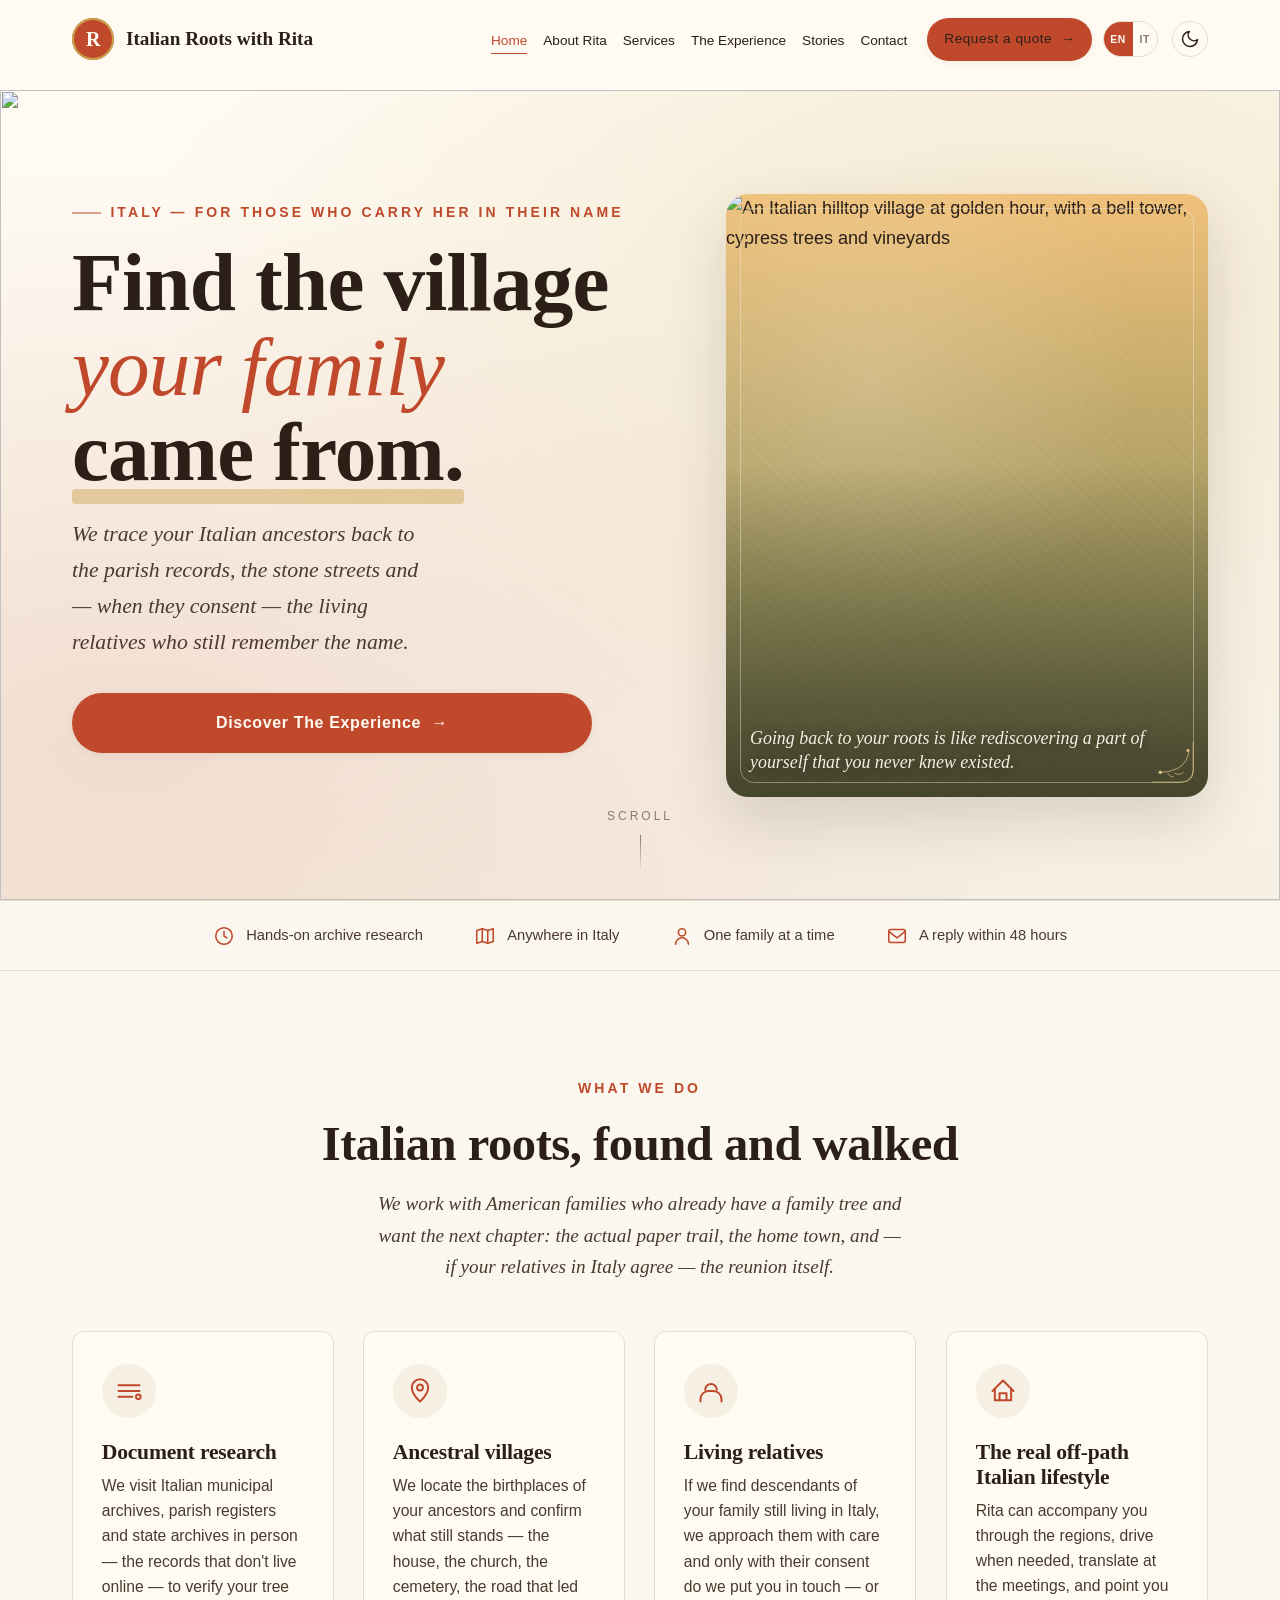
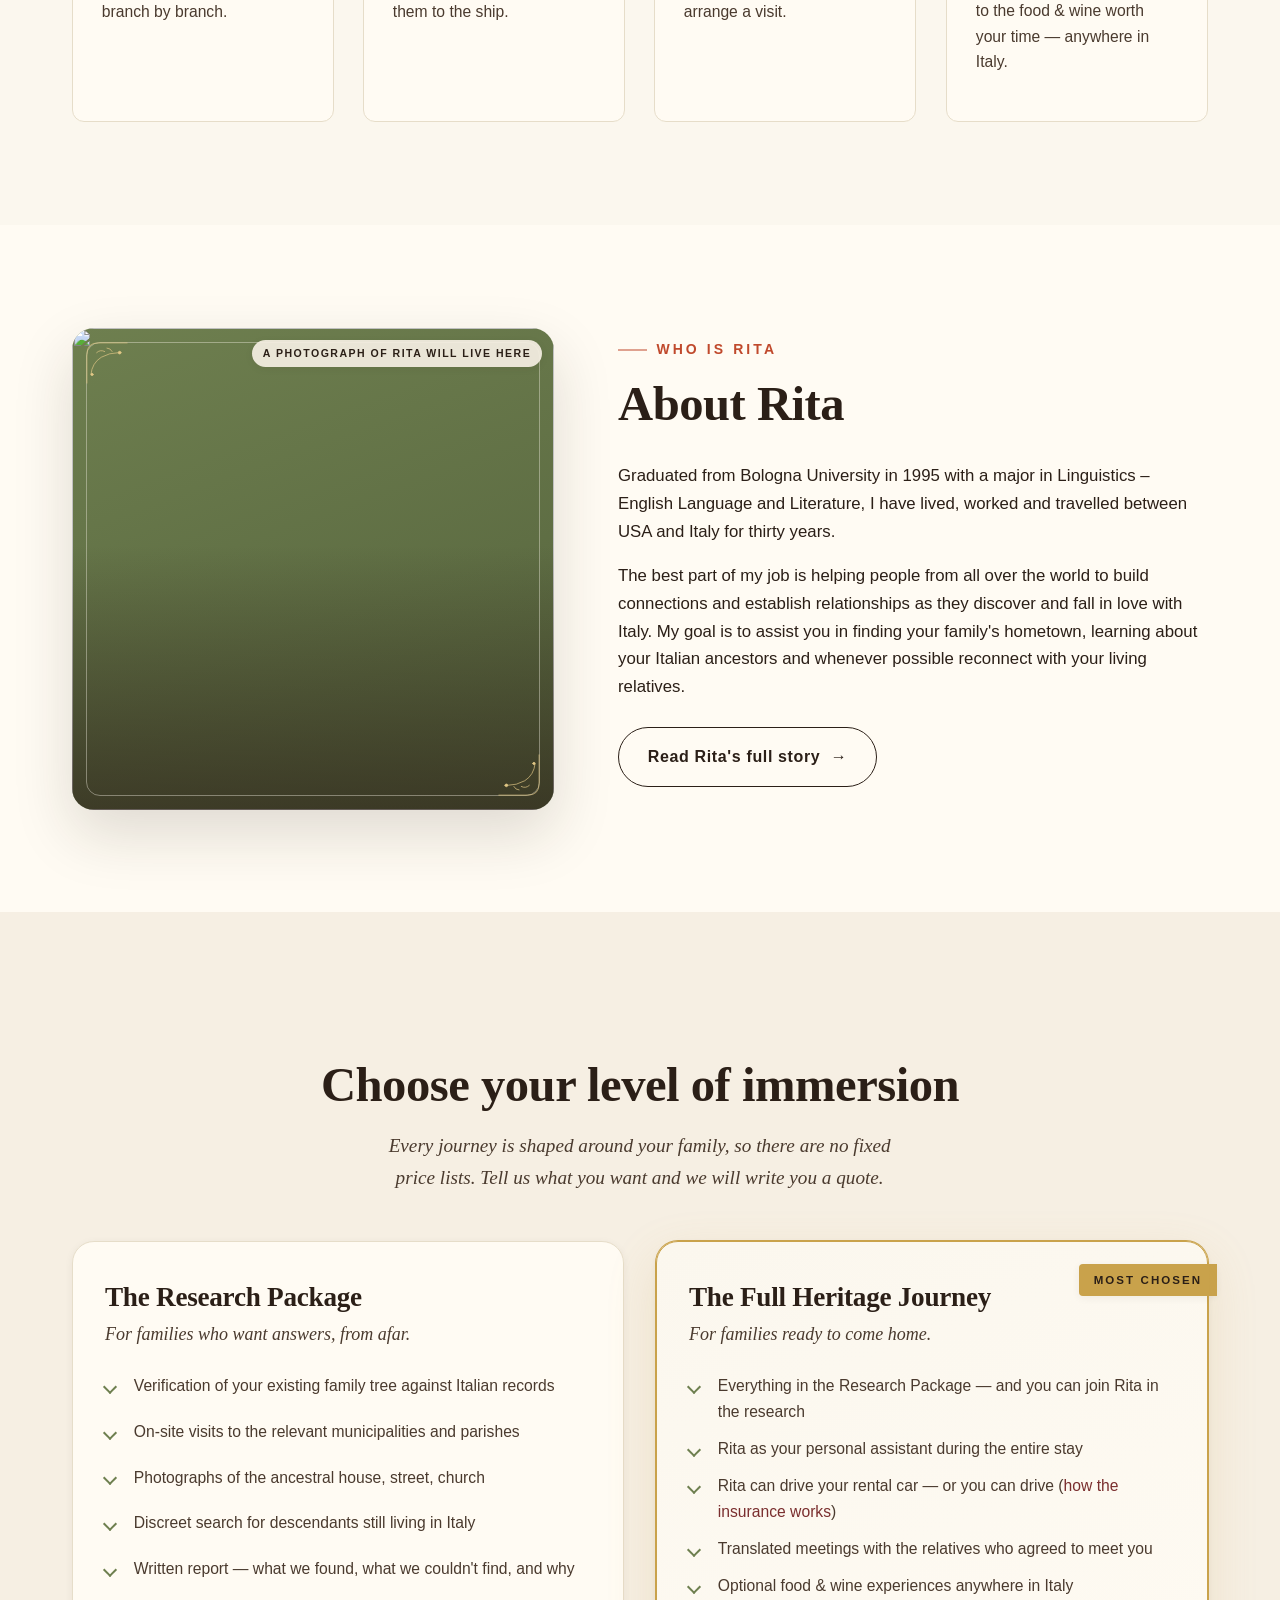
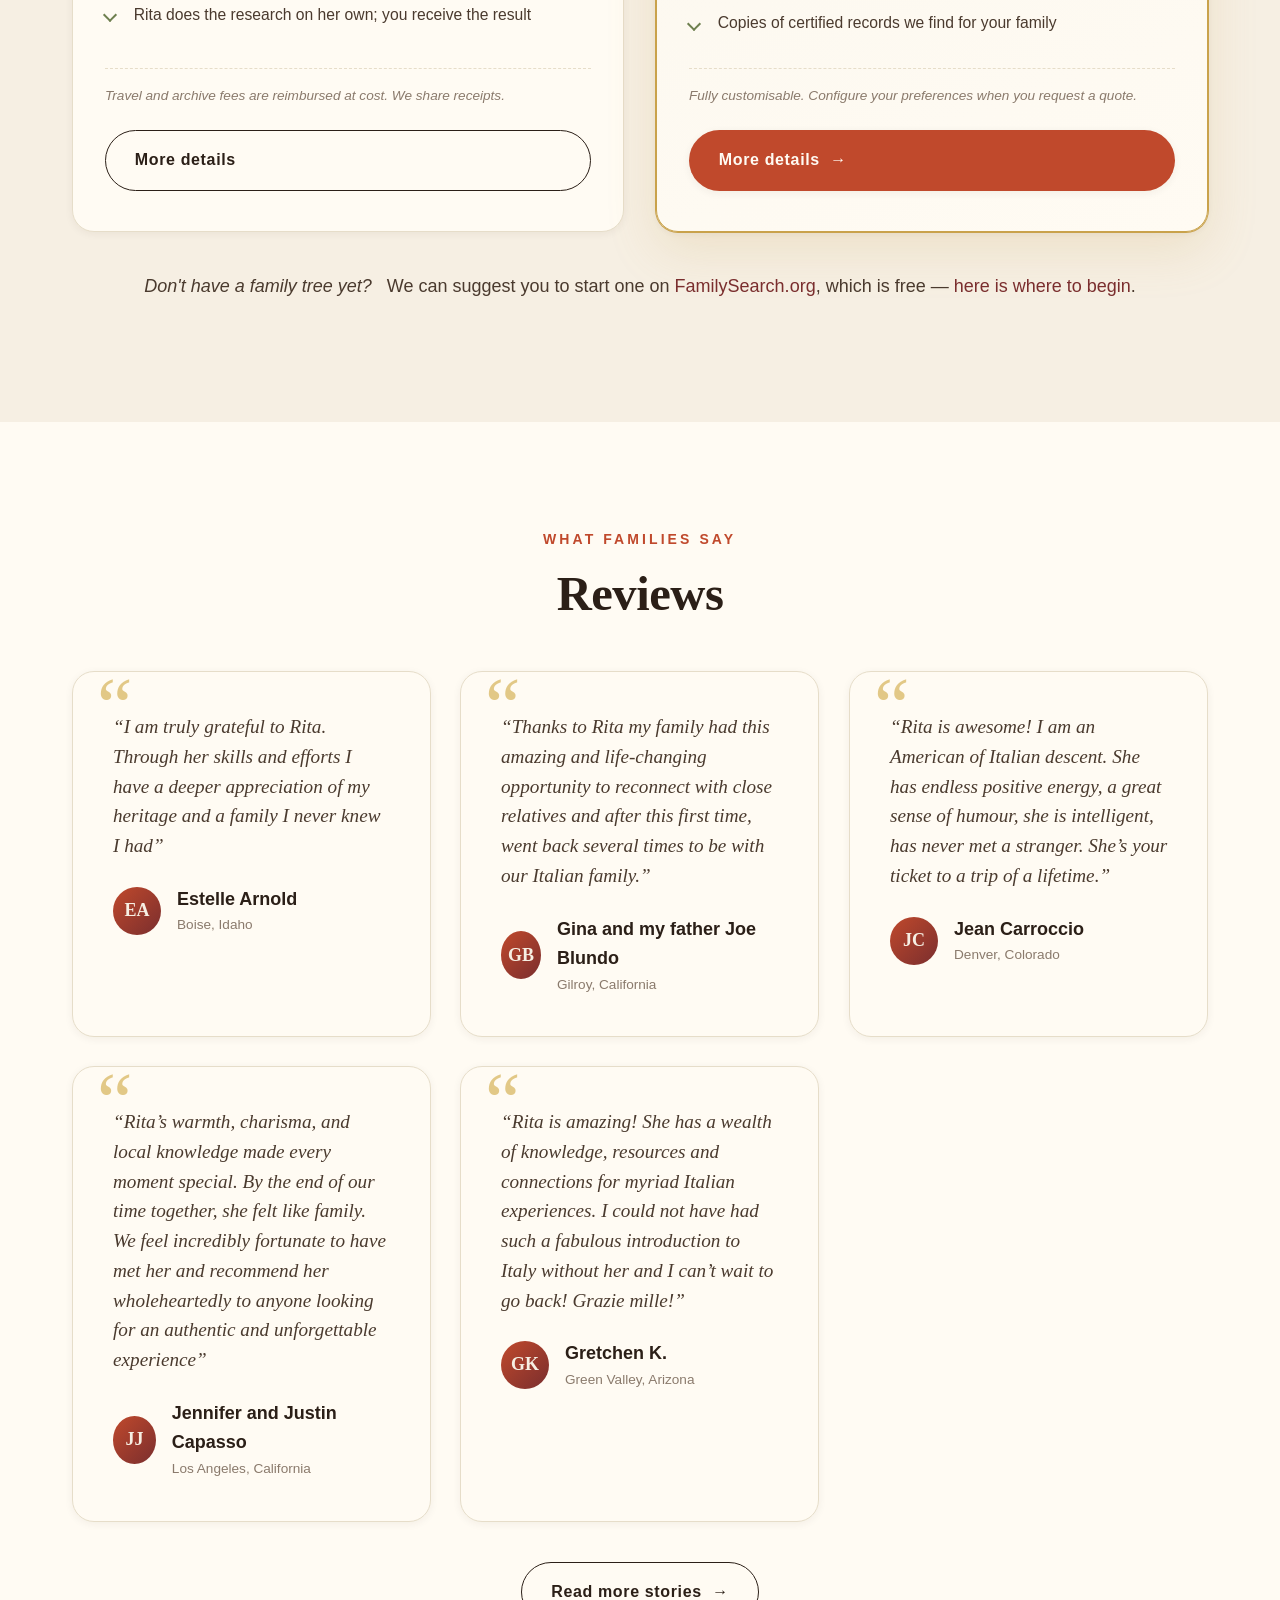
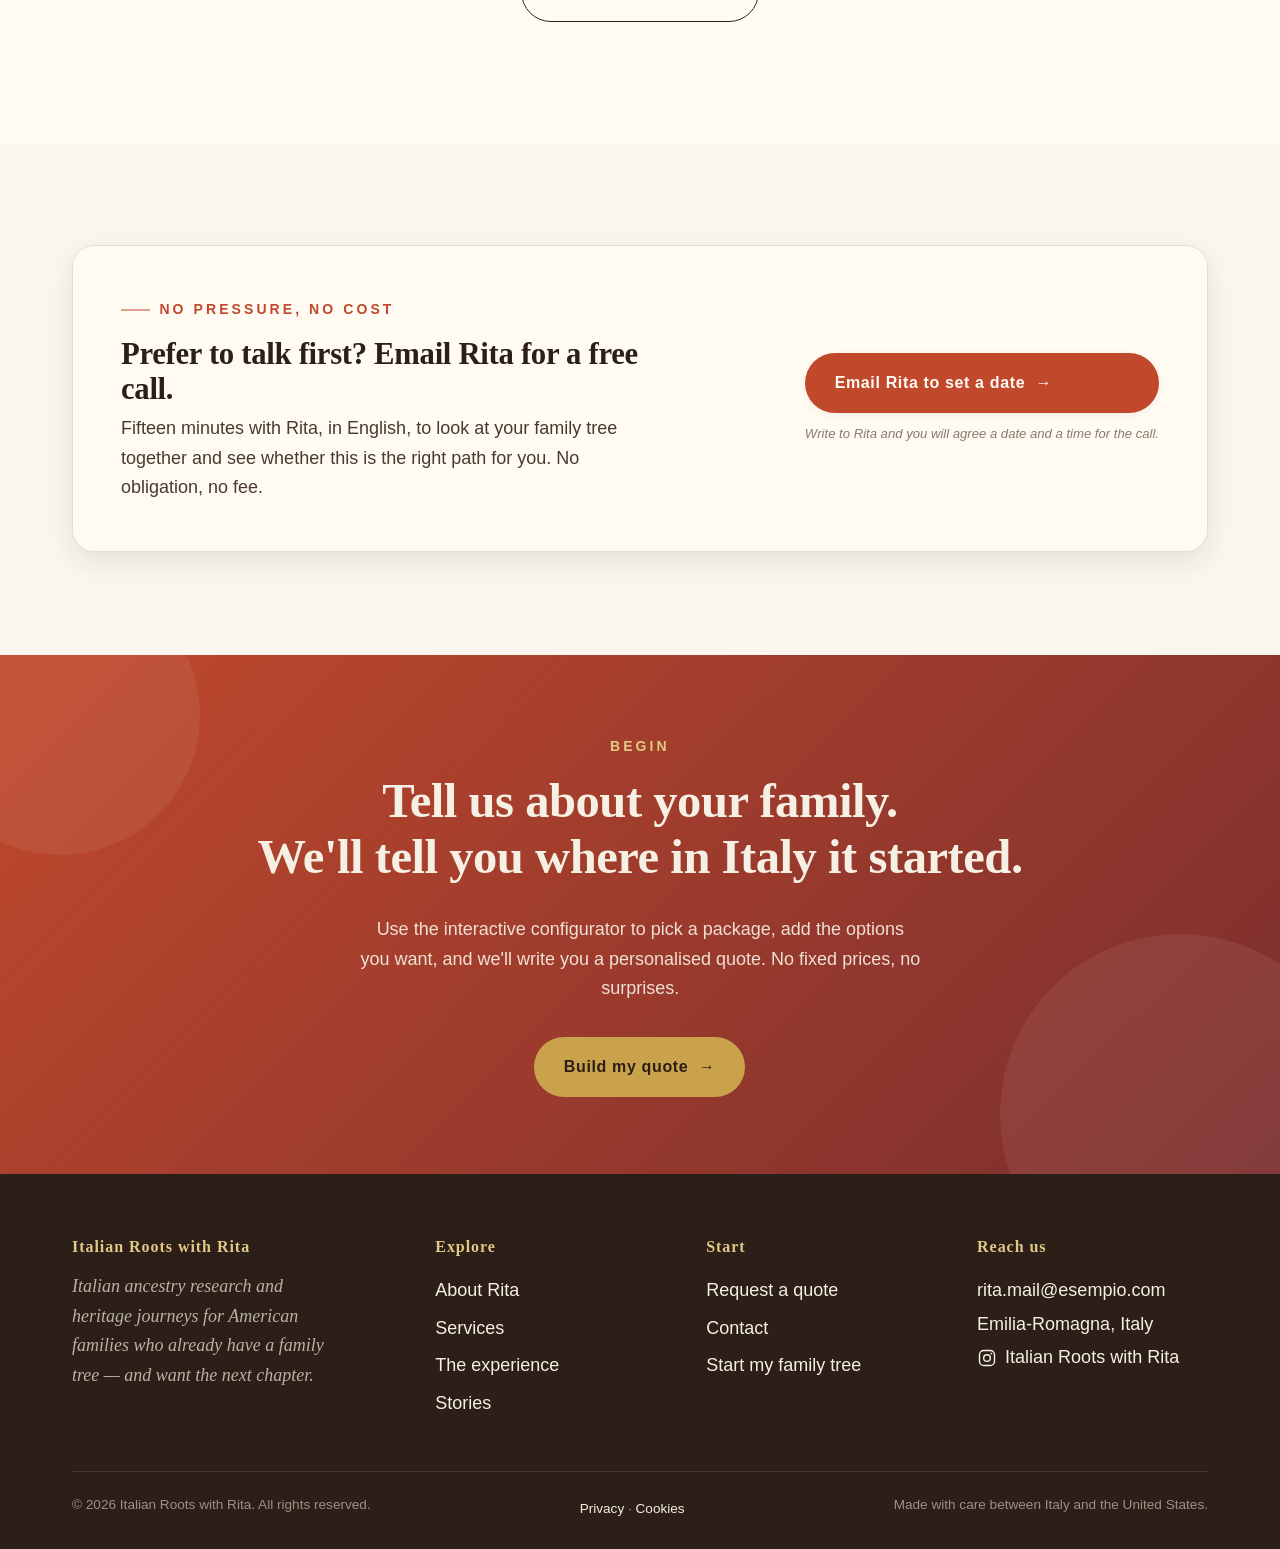
==== index.html @ 190e969a "Revisione dei contenuti e versione italiana del sito Contenuti - Auto a noleggio: Rita non e' piu' d" ====
<!DOCTYPE html>
<html lang="en">
<head>
  <meta charset="UTF-8" />
  <meta name="viewport" content="width=device-width, initial-scale=1.0" />
  <meta name="color-scheme" content="light dark" />
  <script>
    (function(){
      function apply(){
        try{
          if(localStorage.getItem("rr_theme")==="dark"){
            document.documentElement.setAttribute("data-theme","dark");
          }else{
            document.documentElement.removeAttribute("data-theme");
          }
        }catch(e){}
      }
      apply();
      window.addEventListener("pageshow", function(e){ if(e.persisted) apply(); });
    })();
  </script>
  <title>Italian Roots with Rita — Ancestry Research & Heritage Journeys</title>
  <meta name="description" content="Discover your Italian roots. Rita Roncassaglia researches family histories across Italian municipalities and accompanies American families to the villages of their ancestors." />

  <!-- Favicon -->
  <link rel="icon" href="assets/img/favicon.svg" type="image/svg+xml" />
  <link rel="apple-touch-icon" href="assets/img/favicon.svg" />

  <!-- Social cards -->
  <meta property="og:type" content="website" />
  <meta property="og:title" content="Italian Roots with Rita — Ancestry Research & Heritage Journeys" />
  <meta property="og:description" content="We trace your Italian ancestors to the parish records, the home town, and — when they consent — the living relatives who still remember the name." />
  <meta property="og:image" content="https://rikybasket33.github.io/sito-rita/assets/img/og-card.png" />
  <meta property="og:locale" content="en_US" />
  <meta name="twitter:card" content="summary_large_image" />
  <meta name="twitter:title" content="Italian Roots with Rita — Ancestry Research & Heritage Journeys" />
  <meta name="twitter:description" content="Find the village your family came from. Document research and heritage journeys across Italy." />
  <meta name="twitter:image" content="https://rikybasket33.github.io/sito-rita/assets/img/og-card.png" />

  <link rel="stylesheet" href="assets/css/fonts.css">
  <link rel="stylesheet" href="assets/css/main.css" />
  <link rel="stylesheet" href="assets/css/responsive.css" />

  <!-- Structured data: helps Google show the business correctly -->
  <script type="application/ld+json">
  {
    "@context": "https://schema.org",
    "@type": "ProfessionalService",
    "name": "Italian Roots with Rita — Ancestry Research & Heritage Journeys",
    "description": "Italian ancestry research and heritage journeys for American families.",
    "areaServed": "IT",
    "knowsLanguage": ["en", "it"],
    "address": { "@type": "PostalAddress", "addressRegion": "Emilia-Romagna", "addressCountry": "IT" },
    "founder": { "@type": "Person", "name": "Rita Roncassaglia" }
  }
  </script>
</head>
<body>

  <a class="skip-link" href="#main">Skip to content</a>

  <!-- ============================= NAV ============================= -->
  <header class="nav">
    <div class="container nav__inner">
      <a href="index.html" class="brand" aria-label="Home">
        <span class="brand__mark">R</span>
        <span>
          <span class="brand__name" data-biz="name">Italian Roots with Rita</span>
          <span class="brand__tagline" data-biz="tagline">Italian Ancestry &amp; Heritage Journeys</span>
        </span>
      </a>
      <nav class="nav__group">
        <ul class="nav__links">
          <li><a href="index.html">Home</a></li>
          <li><a href="about.html">About Rita</a></li>
          <li><a href="services.html">Services</a></li>
          <li><a href="experience.html">The Experience</a></li>
          <li><a href="testimonials.html">Stories</a></li>
          <li><a href="contact.html">Contact</a></li>
          <li class="nav__cta"><a class="btn btn--primary" href="quote.html"><span>Request a quote</span> <span class="arrow">→</span></a></li>
        </ul>
        <div class="lang-switch" role="group" aria-label="Language / Lingua">
          <button class="lang-switch__btn is-active" type="button" data-lang="en" aria-pressed="true">EN</button>
          <button class="lang-switch__btn" type="button" data-lang="it" aria-pressed="false">IT</button>
        </div>
        <button class="theme-toggle" type="button" aria-label="Switch to dark mode" aria-pressed="false">
          <svg class="icon-moon" viewBox="0 0 24 24" fill="none" stroke="currentColor" stroke-width="1.8" stroke-linecap="round" stroke-linejoin="round" aria-hidden="true">
            <path d="M21 12.79A9 9 0 1 1 11.21 3 7 7 0 0 0 21 12.79z"/>
          </svg>
          <svg class="icon-sun" viewBox="0 0 24 24" fill="none" stroke="currentColor" stroke-width="1.8" stroke-linecap="round" stroke-linejoin="round" aria-hidden="true">
            <circle cx="12" cy="12" r="4"/>
            <path d="M12 2v2M12 20v2M4.93 4.93l1.41 1.41M17.66 17.66l1.41 1.41M2 12h2M20 12h2M4.93 19.07l1.41-1.41M17.66 6.34l1.41-1.41"/>
          </svg>
        </button>
        <button class="nav__toggle" aria-label="Menu" aria-expanded="false">
          <span></span><span></span><span></span>
        </button>
      </nav>
    </div>
  </header>

  <main class="page" id="main">

    <!-- ============================= HERO ============================= -->
    <section class="hero">
      <div class="hero__bg" data-parallax="0.15" aria-hidden="true">
        <img src="assets/img/hero-pattern.svg" alt="" />
      </div>

      <div class="container hero__inner">
        <div>
          <span class="eyebrow">Italy &mdash; for those who carry her in their name</span>
          <h1 class="hero__title" data-word-reveal>
            Find the village
            <span class="italic">your family</span>
            <span class="underline">came from.</span>
          </h1>
          <p class="hero__lead reveal" data-delay="400">
            We trace your Italian ancestors back to the parish records, the stone streets and — when they consent — the living relatives who still remember the name.
          </p>
          <div class="hero__ctas hero__ctas--single reveal" data-delay="500">
            <a class="btn btn--primary btn--wide" href="experience.html"><span>Discover The Experience</span> <span class="arrow">→</span></a>
          </div>
        </div>

        <figure class="hero__visual media-frame media-frame--portrait reveal reveal--right" data-delay="300">
          <img class="media-frame__img" src="assets/img/hero-village.svg" alt="An Italian hilltop village at golden hour, with a bell tower, cypress trees and vineyards" />
          <span class="media-frame__rule" aria-hidden="true"></span>
          <span class="media-frame__corner media-frame__corner--tl" aria-hidden="true">
            <svg viewBox="0 0 80 80" fill="none"><g stroke="currentColor" stroke-width="1.2" stroke-linecap="round"><path d="M5 75 L5 25 Q5 5 25 5 L75 5"/><path d="M12 60 Q14 40 30 30 Q44 22 60 22"/><circle cx="62" cy="22" r="2.4" fill="currentColor"/><circle cx="14" cy="60" r="2" fill="currentColor"/><path d="M22 22 q 6 -6 14 -2"/><path d="M40 14 q 6 0 9 6"/></g></svg>
          </span>
          <span class="media-frame__corner media-frame__corner--br" aria-hidden="true">
            <svg viewBox="0 0 80 80" fill="none"><g stroke="currentColor" stroke-width="1.2" stroke-linecap="round"><path d="M5 75 L5 25 Q5 5 25 5 L75 5"/><path d="M12 60 Q14 40 30 30 Q44 22 60 22"/><circle cx="62" cy="22" r="2.4" fill="currentColor"/><circle cx="14" cy="60" r="2" fill="currentColor"/><path d="M22 22 q 6 -6 14 -2"/><path d="M40 14 q 6 0 9 6"/></g></svg>
          </span>
          <figcaption class="media-frame__caption">
            <span>Going back to your roots is like rediscovering a part of yourself that you never knew existed.</span>
          </figcaption>
        </figure>
      </div>

      <div class="scroll-cue">scroll</div>
    </section>

    <!-- ============================= TRUST STRIP ============================= -->
    <section class="trust" aria-label="Why families choose Rita">
      <div class="container trust__inner">
        <div class="trust__item">
          <svg viewBox="0 0 24 24" fill="none" stroke="currentColor" stroke-width="1.7" stroke-linecap="round" stroke-linejoin="round" aria-hidden="true"><circle cx="12" cy="12" r="9"/><path d="M12 7v5l3 2"/></svg>
          <span>Hands-on archive research</span>
        </div>
        <div class="trust__item">
          <svg viewBox="0 0 24 24" fill="none" stroke="currentColor" stroke-width="1.7" stroke-linecap="round" stroke-linejoin="round" aria-hidden="true"><path d="M9 4 3 6v14l6-2 6 2 6-2V4l-6 2-6-2z"/><path d="M9 4v14M15 6v14"/></svg>
          <span>Anywhere in Italy</span>
        </div>
        <div class="trust__item">
          <svg viewBox="0 0 24 24" fill="none" stroke="currentColor" stroke-width="1.7" stroke-linecap="round" stroke-linejoin="round" aria-hidden="true"><circle cx="12" cy="8" r="4"/><path d="M5 21a7 7 0 0 1 14 0"/></svg>
          <span>One family at a time</span>
        </div>
        <div class="trust__item">
          <svg viewBox="0 0 24 24" fill="none" stroke="currentColor" stroke-width="1.7" stroke-linecap="round" stroke-linejoin="round" aria-hidden="true"><rect x="3" y="5" width="18" height="14" rx="2"/><path d="M3 7l9 7 9-7"/></svg>
          <span>A reply within 48 hours</span>
        </div>
      </div>
    </section>

    <!-- ============================= INTRO / VALUE ============================= -->
    <section class="section section--cream">
      <div class="container">
        <div style="text-align:center;">
          <span class="eyebrow eyebrow--center reveal">What we do</span>
          <h2 class="section-title reveal">Italian roots, found and walked</h2>
          <p class="section-subtitle reveal" style="margin-left:auto; margin-right:auto;">
            We work with American families who already have a family tree and want the next chapter:
            the actual paper trail, the home town, and — if your relatives in Italy agree — the reunion itself.
          </p>
        </div>

        <div class="feature-grid" style="margin-top: 3rem;">
          <article class="feature reveal">
            <div class="feature__icon" aria-hidden="true">
              <svg width="28" height="28" viewBox="0 0 24 24" fill="none" stroke="currentColor" stroke-width="1.7" stroke-linecap="round" stroke-linejoin="round">
                <path d="M3 7h18M3 12h18M3 17h12"/><circle cx="20" cy="17" r="2"/>
              </svg>
            </div>
            <h3 class="feature__title">Document research</h3>
            <p class="feature__body">
              We visit Italian municipal archives, parish registers and state archives in person — the records
              that don't live online — to verify your tree branch by branch.
            </p>
          </article>

          <article class="feature reveal" data-delay="100">
            <div class="feature__icon" aria-hidden="true">
              <svg width="28" height="28" viewBox="0 0 24 24" fill="none" stroke="currentColor" stroke-width="1.7" stroke-linecap="round" stroke-linejoin="round">
                <path d="M12 21s-7-6-7-12a7 7 0 0114 0c0 6-7 12-7 12z"/><circle cx="12" cy="9" r="2.5"/>
              </svg>
            </div>
            <h3 class="feature__title">Ancestral villages</h3>
            <p class="feature__body">
              We locate the birthplaces of your ancestors and confirm what still stands —
              the house, the church, the cemetery, the road that led them to the ship.
            </p>
          </article>

          <article class="feature reveal" data-delay="200">
            <div class="feature__icon" aria-hidden="true">
              <svg width="28" height="28" viewBox="0 0 24 24" fill="none" stroke="currentColor" stroke-width="1.7" stroke-linecap="round" stroke-linejoin="round">
                <path d="M17 11a5 5 0 10-10 0M3 21v-2a7 7 0 017-7h4a7 7 0 017 7v2"/>
              </svg>
            </div>
            <h3 class="feature__title">Living relatives</h3>
            <p class="feature__body">
              If we find descendants of your family still living in Italy, we approach them with care
              and only with their consent do we put you in touch — or arrange a visit.
            </p>
          </article>

          <article class="feature reveal" data-delay="300">
            <div class="feature__icon" aria-hidden="true">
              <svg width="28" height="28" viewBox="0 0 24 24" fill="none" stroke="currentColor" stroke-width="1.7" stroke-linecap="round" stroke-linejoin="round">
                <path d="M3 12l9-9 9 9"/><path d="M5 10v10h14V10"/><path d="M9 20v-6h6v6"/>
              </svg>
            </div>
            <h3 class="feature__title">The real off-path Italian lifestyle</h3>
            <p class="feature__body">
              Rita can accompany you through the regions, drive when needed, translate at the meetings,
              and point you to the food &amp; wine worth your time — anywhere in Italy.
            </p>
          </article>
        </div>
      </div>
    </section>

    <!-- ============================= ABOUT TEASER ============================= -->
    <section class="section">
      <div class="container">
        <div class="profile">
          <figure class="profile__media media-frame media-frame--square reveal reveal--left" style="margin:0;">
            <img class="media-frame__img" src="assets/img/hero-village.svg" alt="" aria-hidden="true" />
            <span class="media-frame__rule" aria-hidden="true"></span>
            <span class="media-frame__badge">A photograph of Rita will live here</span>
            <span class="media-frame__corner media-frame__corner--tl" aria-hidden="true">
              <svg viewBox="0 0 80 80" fill="none"><g stroke="currentColor" stroke-width="1.2" stroke-linecap="round"><path d="M5 75 L5 25 Q5 5 25 5 L75 5"/><path d="M12 60 Q14 40 30 30 Q44 22 60 22"/><circle cx="62" cy="22" r="2.4" fill="currentColor"/><circle cx="14" cy="60" r="2" fill="currentColor"/><path d="M22 22 q 6 -6 14 -2"/><path d="M40 14 q 6 0 9 6"/></g></svg>
            </span>
            <span class="media-frame__corner media-frame__corner--br" aria-hidden="true">
              <svg viewBox="0 0 80 80" fill="none"><g stroke="currentColor" stroke-width="1.2" stroke-linecap="round"><path d="M5 75 L5 25 Q5 5 25 5 L75 5"/><path d="M12 60 Q14 40 30 30 Q44 22 60 22"/><circle cx="62" cy="22" r="2.4" fill="currentColor"/><circle cx="14" cy="60" r="2" fill="currentColor"/><path d="M22 22 q 6 -6 14 -2"/><path d="M40 14 q 6 0 9 6"/></g></svg>
            </span>
          </figure>
          <div class="profile__body reveal reveal--right">
            <span class="eyebrow">Who is Rita</span>
            <h2>About Rita</h2>
            <p>
              Graduated from Bologna University in 1995 with a major in Linguistics – English Language
              and Literature, I have lived, worked and travelled between USA and Italy for thirty years.
            </p>
            <p>
              The best part of my job is helping people from all over the world to build connections and
              establish relationships as they discover and fall in love with Italy. My goal is to assist
              you in finding your family's hometown, learning about your Italian ancestors and whenever
              possible reconnect with your living relatives.
            </p>
            <p>
              <a href="about.html" class="btn btn--ghost" style="margin-top: 0.6rem;"><span>Read Rita's full story</span> <span class="arrow">→</span></a>
            </p>
          </div>
        </div>
      </div>
    </section>

    <!-- ============================= PACKAGES PREVIEW ============================= -->
    <section class="section section--cream-deep">
      <div class="container">
        <div style="text-align:center;">
          <span class="eyebrow eyebrow--center reveal">Two ways to begin</span>
          <h2 class="section-title reveal">Choose your level of immersion</h2>
          <p class="section-subtitle reveal" style="margin-left:auto; margin-right:auto;">
            Every journey is shaped around your family, so there are no fixed price lists.
            Tell us what you want and we will write you a quote.
          </p>
        </div>

        <div class="packages" style="margin-top: 3rem;">
          <article class="package reveal">
            <h3 class="package__name">The Research Package</h3>
            <p class="package__sub">For families who want answers, from afar.</p>
            <ul class="package__list">
              <li>Verification of your existing family tree against Italian records</li>
              <li>On-site visits to the relevant municipalities and parishes</li>
              <li>Photographs of the ancestral house, street, church</li>
              <li>Discreet search for descendants still living in Italy</li>
              <li>Written report &mdash; what we found, what we couldn't find, and why</li>
              <li>Rita does the research on her own; you receive the result</li>
            </ul>
            <p class="package__note">
              Travel and archive fees are reimbursed at cost. We share receipts.
            </p>
            <a href="services.html#research" class="btn btn--ghost">More details</a>
          </article>

          <article class="package package--featured reveal" data-delay="150">
            <div class="package__ribbon">Most chosen</div>
            <h3 class="package__name">The Full Heritage Journey</h3>
            <p class="package__sub">For families ready to come home.</p>
            <ul class="package__list">
              <li>Everything in the Research Package — and you can join Rita in the research</li>
              <li>Rita as your personal assistant during the entire stay</li>
              <li>Rita can drive your rental car &mdash; or you can drive (<a href="services.html#driving">how the insurance works</a>)</li>
              <li>Translated meetings with the relatives who agreed to meet you</li>
              <li>Optional food &amp; wine experiences anywhere in Italy</li>
              <li>Copies of certified records we find for your family</li>
            </ul>
            <p class="package__note">
              Fully customisable. Configure your preferences when you request a quote.
            </p>
            <a href="services.html#journey" class="btn btn--primary"><span>More details</span> <span class="arrow">→</span></a>
          </article>
        </div>

        <p class="reveal" style="text-align:center; margin-top: 2.5rem; color: var(--c-ink-soft);">
          <em>Don't have a family tree yet?</em> &nbsp;
          We can suggest you to start one on
          <a href="https://www.familysearch.org" target="_blank" rel="noopener">FamilySearch.org</a>,
          which is free &mdash; <a href="contact.html#tree">here is where to begin</a>.
        </p>
      </div>
    </section>

    <!-- ============================= TESTIMONIALS PREVIEW ============================= -->
    <section class="section">
      <div class="container">
        <div style="text-align:center;">
          <span class="eyebrow eyebrow--center reveal">What families say</span>
          <h2 class="section-title reveal">Reviews</h2>
        </div>

        <div class="testimonials-grid" style="margin-top: 3rem;">
          <article class="testimonial reveal">
            <p class="testimonial__body">
              &ldquo;I am truly grateful to Rita. Through her skills and efforts I have a deeper appreciation of my heritage and a family I never knew I had&rdquo;
            </p>
            <div class="testimonial__author">
              <div class="testimonial__avatar">EA</div>
              <div>
                <div class="testimonial__name">Estelle Arnold</div>
                <div class="testimonial__from">Boise, Idaho</div>
              </div>
            </div>
          </article>

          <article class="testimonial reveal" data-delay="80">
            <p class="testimonial__body">
              &ldquo;Thanks to Rita my family had this amazing and life-changing opportunity to reconnect with close relatives and after this first time, went back several times to be with our Italian family.&rdquo;
            </p>
            <div class="testimonial__author">
              <div class="testimonial__avatar">GB</div>
              <div>
                <div class="testimonial__name">Gina and my father Joe Blundo</div>
                <div class="testimonial__from">Gilroy, California</div>
              </div>
            </div>
          </article>

          <article class="testimonial reveal" data-delay="160">
            <p class="testimonial__body">
              &ldquo;Rita is awesome! I am an American of Italian descent. She has endless positive energy, a great sense of humour, she is intelligent, has never met a stranger. She&rsquo;s your ticket to a trip of a lifetime.&rdquo;
            </p>
            <div class="testimonial__author">
              <div class="testimonial__avatar">JC</div>
              <div>
                <div class="testimonial__name">Jean Carroccio</div>
                <div class="testimonial__from">Denver, Colorado</div>
              </div>
            </div>
          </article>

          <article class="testimonial reveal" data-delay="240">
            <p class="testimonial__body">
              &ldquo;Rita&rsquo;s warmth, charisma, and local knowledge made every moment special. By the end of our time together, she felt like family. We feel incredibly fortunate to have met her and recommend her wholeheartedly to anyone looking for an authentic and unforgettable experience&rdquo;
            </p>
            <div class="testimonial__author">
              <div class="testimonial__avatar">JJ</div>
              <div>
                <div class="testimonial__name">Jennifer and Justin Capasso</div>
                <div class="testimonial__from">Los Angeles, California</div>
              </div>
            </div>
          </article>

          <article class="testimonial reveal" data-delay="320">
            <p class="testimonial__body">
              &ldquo;Rita is amazing! She has a wealth of knowledge, resources and connections for myriad Italian experiences. I could not have had such a fabulous introduction to Italy without her and I can&rsquo;t wait to go back! Grazie mille!&rdquo;
            </p>
            <div class="testimonial__author">
              <div class="testimonial__avatar">GK</div>
              <div>
                <div class="testimonial__name">Gretchen K.</div>
                <div class="testimonial__from">Green Valley, Arizona</div>
              </div>
            </div>
          </article>
        </div>

        <p class="reveal" style="text-align:center; margin-top: 2.5rem;">
          <a href="testimonials.html" class="btn btn--ghost"><span>Read more stories</span> <span class="arrow">→</span></a>
        </p>
      </div>
    </section>

    <!-- ============================= BOOKING ============================= -->
    <section class="section section--cream" id="book">
      <div class="container">
        <div class="booking-card reveal">
          <div class="booking-card__body">
            <span class="eyebrow">No pressure, no cost</span>
            <h3>Prefer to talk first? Email Rita for a free call.</h3>
            <p>
              Fifteen minutes with Rita, in English, to look at your family tree together and see whether this is the right path for you. No obligation, no fee.
            </p>
          </div>
          <div class="booking-card__cta">
            <a class="btn btn--primary" href="mailto:?subject=A free call with Rita" data-biz-email-href><span>Email Rita to set a date</span> <span class="arrow">→</span></a>
            <span class="booking-card__note">Write to Rita and you will agree a date and a time for the call.</span>
          </div>
        </div>
      </div>
    </section>

    <!-- ============================= CTA STRIP ============================= -->
    <section class="cta-strip">
      <div class="container">
        <span class="eyebrow eyebrow--center reveal" style="color:var(--c-gold-soft);">Begin</span>
        <h2 class="reveal">Tell us about your family.<br>We'll tell you where in Italy it started.</h2>
        <p class="reveal">
          Use the interactive configurator to pick a package, add the options you want,
          and we'll write you a personalised quote. No fixed prices, no surprises.
        </p>
        <a href="quote.html" class="btn btn--gold reveal"><span>Build my quote</span> <span class="arrow">→</span></a>
      </div>
    </section>

  </main>

  <!-- ============================= FOOTER ============================= -->
  <footer class="footer">
    <div class="container">
      <div class="footer__grid">
        <div class="footer__brand">
          <h4 data-biz="name">Italian Roots with Rita</h4>
          <p>Italian ancestry research and heritage journeys for American families who already have a family tree — and want the next chapter.</p>
        </div>
        <div>
          <h4>Explore</h4>
          <ul>
            <li><a href="about.html">About Rita</a></li>
            <li><a href="services.html">Services</a></li>
            <li><a href="experience.html">The experience</a></li>
            <li><a href="testimonials.html">Stories</a></li>
          </ul>
        </div>
        <div>
          <h4>Start</h4>
          <ul>
            <li><a href="quote.html">Request a quote</a></li>
            <li><a href="contact.html">Contact</a></li>
            <li><a href="contact.html#tree">Start my family tree</a></li>
          </ul>
        </div>
        <div>
          <h4>Reach us</h4>
          <ul>
            <li><a href="#" data-biz="email">info@example.com</a></li>
            <li><span data-biz="location">Emilia-Romagna, Italy</span></li>
            <li><a class="footer__ig" data-biz="instagram" href="https://www.instagram.com/" target="_blank" rel="noopener me" aria-label="Italian Roots with Rita on Instagram"><svg viewBox="0 0 24 24" fill="none" stroke="currentColor" stroke-width="1.7" stroke-linecap="round" stroke-linejoin="round" aria-hidden="true"><rect x="3" y="3" width="18" height="18" rx="5.2"/><circle cx="12" cy="12" r="4"/><circle cx="17.3" cy="6.7" r="1.15" fill="currentColor" stroke="none"/></svg><span>Italian Roots with Rita</span></a></li>
          </ul>
        </div>
      </div>
      <div class="footer__bottom">
        <span>© <span data-biz="year">2026</span> Italian Roots with Rita. <span>All rights reserved.</span></span>
        <span><a href="privacy.html">Privacy</a> &middot; <a href="cookies.html">Cookies</a></span>
        <span>Made with care between Italy and the United States.</span>
      </div>
    </div>
  </footer>

  <script src="assets/js/config.js"></script>
  <script src="assets/js/main.js"></script>
  <script src="assets/js/i18n-it.js"></script>
  <script src="assets/js/i18n.js"></script>
</body>
</html>
---- assets/css/main.css ----
/* =============================================================
   ROOT TOKENS — Tuscan / Italian heritage palette
   ============================================================= */
:root {
  /* Colors */
  --c-terracotta: #C0492C;
  --c-terracotta-deep: #9A3A23;
  --c-cream: #F6EFE3;
  --c-cream-soft: #FBF7EE;
  --c-ivory: #FFFBF3;
  --c-olive: #6E7F4F;
  --c-olive-deep: #54623C;
  --c-wine: #7A2E2E;
  --c-wine-deep: #5B2020;
  --c-gold: #C9A24B;
  --c-gold-soft: #E2C886;
  --c-ink: #2B1F17;
  --c-ink-soft: #4A3A2E;
  --c-muted: #8A7A6C;
  --c-line: #E6DDC9;

  /* Typography */
  --f-display: "Playfair Display", "Cormorant Garamond", Georgia, serif;
  --f-accent: "Cormorant Garamond", Georgia, serif;
  --f-body: "Inter", "Helvetica Neue", Arial, sans-serif;

  /* Sizing — generous for older readers */
  --fs-xxxl: clamp(2.6rem, 5.5vw, 4.6rem);
  --fs-xxl:  clamp(2rem, 3.8vw, 3.2rem);
  --fs-xl:   clamp(1.5rem, 2.4vw, 2.1rem);
  --fs-l:    clamp(1.2rem, 1.5vw, 1.4rem);
  --fs-m:    1.125rem;
  --fs-s:    1rem;
  --fs-xs:   0.875rem;

  /* Layout */
  --container: 1200px;
  --container-narrow: 880px;
  --radius-s: 6px;
  --radius-m: 12px;
  --radius-l: 22px;

  /* Shadows — soft and warm, never harsh */
  --shadow-s: 0 2px 8px rgba(43, 31, 23, 0.06);
  --shadow-m: 0 10px 30px rgba(43, 31, 23, 0.10);
  --shadow-l: 0 24px 60px rgba(43, 31, 23, 0.15);

  /* Motion */
  --ease: cubic-bezier(0.22, 0.61, 0.36, 1);
  --t-fast: 180ms;
  --t-med: 380ms;
  --t-slow: 720ms;
}

/* =============================================================
   RESET / BASE
   ============================================================= */
*, *::before, *::after { box-sizing: border-box; }

html {
  scroll-behavior: smooth;
  /* La barra in alto e' fissa: senza questo, saltando a un
     ancoraggio (#driving, #journey, #tree...) il titolo finisce sotto. */
  scroll-padding-top: 6rem;
}

body {
  margin: 0;
  font-family: var(--f-body);
  font-size: var(--fs-m);
  line-height: 1.65;
  color: var(--c-ink);
  background: var(--c-ivory);
  -webkit-font-smoothing: antialiased;
  text-rendering: optimizeLegibility;
}

img, svg { max-width: 100%; display: block; }

h1, h2, h3, h4 {
  font-family: var(--f-display);
  font-weight: 600;
  color: var(--c-ink);
  line-height: 1.15;
  letter-spacing: -0.01em;
  margin: 0 0 0.6em;
}

h1 { font-size: var(--fs-xxxl); }
h2 { font-size: var(--fs-xxl); }
h3 { font-size: var(--fs-xl); }
h4 { font-size: var(--fs-l); }

p { margin: 0 0 1em; }

a {
  color: var(--c-wine);
  text-decoration: none;
  transition: color var(--t-fast) var(--ease);
}
a:hover { color: var(--c-terracotta); }

::selection { background: var(--c-gold-soft); color: var(--c-ink); }

/* =============================================================
   LAYOUT HELPERS
   ============================================================= */
.container {
  width: 100%;
  max-width: var(--container);
  margin: 0 auto;
  padding: 0 clamp(1rem, 3vw, 2rem);
}
.container--narrow { max-width: var(--container-narrow); }

.section {
  padding: clamp(4rem, 8vw, 7rem) 0;
  position: relative;
}
.section--tight { padding: clamp(2.5rem, 5vw, 4rem) 0; }
.section--cream { background: var(--c-cream-soft); }
.section--cream-deep { background: var(--c-cream); }
.section--dark {
  background: var(--c-ink);
  color: var(--c-cream);
}
.section--dark h1, .section--dark h2, .section--dark h3, .section--dark h4 { color: var(--c-cream); }
.section--dark a { color: var(--c-gold-soft); }

.eyebrow {
  display: inline-block;
  font-family: var(--f-body);
  font-size: var(--fs-xs);
  text-transform: uppercase;
  letter-spacing: 0.22em;
  color: var(--c-terracotta);
  font-weight: 600;
  margin-bottom: 1rem;
  position: relative;
  padding-left: 2.4rem;
}
.eyebrow::before {
  content: "";
  position: absolute;
  left: 0; top: 50%;
  width: 1.8rem; height: 1px;
  background: var(--c-terracotta);
  transform: translateY(-50%);
}
.section--dark .eyebrow { color: var(--c-gold-soft); }
.section--dark .eyebrow::before { background: var(--c-gold-soft); }

.section-title {
  margin-bottom: 1rem;
}
.section-subtitle {
  font-family: var(--f-accent);
  font-size: var(--fs-l);
  color: var(--c-ink-soft);
  font-style: italic;
  max-width: 56ch;
  margin-bottom: 2.5rem;
}
.section--dark .section-subtitle { color: var(--c-cream); opacity: 0.85; }

/* =============================================================
   BUTTONS
   ============================================================= */
.btn {
  display: inline-flex;
  align-items: center;
  gap: 0.65em;
  font-family: var(--f-body);
  font-size: var(--fs-s);
  font-weight: 600;
  letter-spacing: 0.04em;
  padding: 1rem 1.8rem;
  border-radius: 999px;
  border: 1px solid transparent;
  cursor: pointer;
  text-decoration: none;
  transition: transform var(--t-fast) var(--ease),
              background var(--t-med) var(--ease),
              color var(--t-med) var(--ease),
              box-shadow var(--t-med) var(--ease);
  white-space: nowrap;
}
.btn:hover { transform: translateY(-2px); }
.btn:active { transform: translateY(0); }

.btn--primary {
  background: var(--c-terracotta);
  color: var(--c-ivory);
  box-shadow: var(--shadow-s);
}
.btn--primary:hover {
  background: var(--c-terracotta-deep);
  color: var(--c-ivory);
  box-shadow: var(--shadow-m);
}

.btn--ghost {
  background: transparent;
  color: var(--c-ink);
  border-color: var(--c-ink);
}
.btn--ghost:hover {
  background: var(--c-ink);
  color: var(--c-ivory);
}
.section--dark .btn--ghost {
  color: var(--c-cream);
  border-color: var(--c-cream);
}
.section--dark .btn--ghost:hover {
  background: var(--c-cream);
  color: var(--c-ink);
}

.btn--gold {
  background: var(--c-gold);
  color: var(--c-ink);
}
.btn--gold:hover { background: var(--c-gold-soft); }

.btn--wide {
  width: 100%;
  justify-content: center;
}

.btn .arrow {
  display: inline-block;
  transition: transform var(--t-med) var(--ease);
}
.btn:hover .arrow { transform: translateX(4px); }

/* =============================================================
   NAVIGATION
   ============================================================= */
.nav {
  position: fixed;
  top: 0; left: 0; right: 0;
  z-index: 100;
  padding: 1.1rem 0;
  background: rgba(255, 251, 243, 0.85);
  backdrop-filter: saturate(140%) blur(14px);
  -webkit-backdrop-filter: saturate(140%) blur(14px);
  border-bottom: 1px solid transparent;
  transition: padding var(--t-med) var(--ease),
              background var(--t-med) var(--ease),
              border-color var(--t-med) var(--ease);
}
.nav--scrolled {
  padding: 0.7rem 0;
  border-bottom-color: var(--c-line);
  box-shadow: var(--shadow-s);
}

.nav__inner {
  display: flex;
  align-items: center;
  justify-content: space-between;
  gap: 2rem;
}

.brand {
  display: flex;
  align-items: center;
  gap: 0.75rem;
  text-decoration: none;
  color: var(--c-ink);
}
.brand__mark {
  width: 42px; height: 42px;
  border-radius: 50%;
  background: var(--c-terracotta);
  display: grid; place-items: center;
  color: var(--c-ivory);
  font-family: var(--f-display);
  font-weight: 700;
  font-size: 1.25rem;
  letter-spacing: -0.02em;
  box-shadow: inset 0 0 0 2px var(--c-gold);
}
.brand__name {
  font-family: var(--f-display);
  font-size: 1.2rem;
  font-weight: 600;
  line-height: 1.05;
}
.brand__tagline {
  display: block;
  font-family: var(--f-body);
  font-size: 0.72rem;
  letter-spacing: 0.18em;
  text-transform: uppercase;
  color: var(--c-muted);
  font-weight: 500;
  margin-top: 2px;
}

.nav__links {
  display: flex;
  align-items: center;
  gap: 2rem;
  list-style: none;
  padding: 0; margin: 0;
}
.nav__links a {
  color: var(--c-ink);
  font-weight: 500;
  font-size: 0.95rem;
  position: relative;
  padding: 0.3rem 0;
}
.nav__links a::after {
  content: "";
  position: absolute;
  left: 0; bottom: -2px;
  height: 1px; width: 0;
  background: var(--c-terracotta);
  transition: width var(--t-med) var(--ease);
}
.nav__links a:hover { color: var(--c-terracotta); }
.nav__links a:hover::after,
.nav__links a.is-active::after { width: 100%; }
.nav__links a.is-active { color: var(--c-terracotta); }

.nav__cta { margin-left: 0.5rem; }

.nav__group {
  display: flex;
  align-items: center;
  gap: 0.5rem;
}

.nav__toggle {
  display: none;
  background: none;
  border: 0;
  width: 44px; height: 44px;
  cursor: pointer;
  padding: 0;
}
.nav__toggle span {
  display: block;
  width: 24px; height: 2px;
  background: var(--c-ink);
  margin: 5px auto;
  transition: transform var(--t-med) var(--ease), opacity var(--t-fast) var(--ease);
}
.nav--open .nav__toggle span:nth-child(1) { transform: translateY(7px) rotate(45deg); }
.nav--open .nav__toggle span:nth-child(2) { opacity: 0; }
.nav--open .nav__toggle span:nth-child(3) { transform: translateY(-7px) rotate(-45deg); }

/* Pushes content below the fixed nav */
.page { padding-top: 90px; }

/* =============================================================
   HERO
   ============================================================= */
.hero {
  position: relative;
  min-height: calc(100vh - 90px);
  display: flex;
  align-items: center;
  overflow: hidden;
  background:
    radial-gradient(ellipse at 80% 20%, rgba(201, 162, 75, 0.18), transparent 60%),
    radial-gradient(ellipse at 10% 80%, rgba(192, 73, 44, 0.12), transparent 60%),
    linear-gradient(180deg, var(--c-ivory) 0%, var(--c-cream) 100%);
}

.hero__bg {
  position: absolute;
  inset: 0;
  pointer-events: none;
  z-index: 0;
}
.hero__bg svg,
.hero__bg img { width: 100%; height: 100%; object-fit: cover; }

.hero__inner {
  position: relative;
  z-index: 2;
  display: grid;
  grid-template-columns: 1.1fr 0.9fr;
  gap: clamp(2rem, 5vw, 5rem);
  align-items: center;
  padding: clamp(3rem, 6vw, 5rem) 0;
}

.hero__title {
  font-size: clamp(2.8rem, 6.5vw, 5.4rem);
  line-height: 1.02;
  margin-bottom: 1.4rem;
}
.hero__title .italic {
  font-family: var(--f-accent);
  font-style: italic;
  font-weight: 500;
  color: var(--c-terracotta);
}
.hero__title .underline {
  position: relative;
  white-space: nowrap;
}
.hero__title .underline::after {
  content: "";
  position: absolute;
  left: 0; right: 0; bottom: -0.08em;
  height: 0.18em;
  background: var(--c-gold);
  opacity: 0.45;
  border-radius: 4px;
  transform-origin: left;
  animation: underline-grow 1.4s var(--ease) 1s both;
}
@keyframes underline-grow {
  from { transform: scaleX(0); }
  to   { transform: scaleX(1); }
}

.hero__lead {
  font-family: var(--f-accent);
  font-size: clamp(1.2rem, 1.7vw, 1.5rem);
  color: var(--c-ink-soft);
  font-style: italic;
  max-width: 32ch;
  margin-bottom: 2rem;
}

.hero__ctas {
  display: flex;
  flex-wrap: wrap;
  gap: 1rem;
  margin-bottom: 2.5rem;
}
/* Un solo pulsante, lungo quanto la colonna del testo */
.hero__ctas--single { display: block; }
.hero__ctas--single .btn { max-width: 520px; }

.hero__stats {
  display: flex;
  gap: clamp(1.5rem, 3vw, 3rem);
  margin-top: 1rem;
  flex-wrap: wrap;
}
.stat__num {
  font-family: var(--f-display);
  font-size: 2.2rem;
  color: var(--c-terracotta);
  line-height: 1;
  font-weight: 600;
}
.stat__lab {
  font-size: 0.82rem;
  text-transform: uppercase;
  letter-spacing: 0.15em;
  color: var(--c-muted);
  margin-top: 0.4rem;
}

/* Hero portrait card */
.hero__visual {
  position: relative;
  aspect-ratio: 4/5;
  border-radius: var(--radius-l);
  overflow: hidden;
  box-shadow: var(--shadow-l);
  background:
    linear-gradient(180deg, rgba(43, 31, 23, 0) 40%, rgba(43, 31, 23, 0.55) 100%),
    linear-gradient(135deg, var(--c-olive) 0%, var(--c-olive-deep) 100%);
}
.hero__visual::before {
  content: "";
  position: absolute; inset: 0;
  background:
    radial-gradient(circle at 30% 30%, rgba(255, 251, 243, 0.20), transparent 50%),
    repeating-linear-gradient(45deg, rgba(255, 251, 243, 0.04) 0 2px, transparent 2px 8px);
}
.hero__visual-caption {
  position: absolute;
  left: 1.5rem; right: 1.5rem; bottom: 1.5rem;
  color: var(--c-cream);
  font-family: var(--f-accent);
  font-style: italic;
  font-size: 1.15rem;
  z-index: 2;
  line-height: 1.3;
}
.hero__visual-caption strong {
  display: block;
  font-family: var(--f-display);
  font-style: normal;
  font-size: 1.4rem;
  margin-bottom: 0.3rem;
  color: var(--c-cream);
}

/* Floating ornaments on the hero portrait */
.hero__visual .ornament {
  position: absolute;
  z-index: 1;
  opacity: 0.55;
}
.hero__visual .ornament--top    { top: 1.2rem; left: 1.2rem; width: 56px; }
.hero__visual .ornament--bottom { bottom: 5rem; right: 1.2rem; width: 64px; }

/* Scroll cue */
.scroll-cue {
  position: absolute;
  left: 50%; bottom: 1.8rem;
  transform: translateX(-50%);
  display: flex;
  flex-direction: column;
  align-items: center;
  gap: 0.5rem;
  font-size: 0.75rem;
  text-transform: uppercase;
  letter-spacing: 0.25em;
  color: var(--c-muted);
  z-index: 3;
}
.scroll-cue::after {
  content: "";
  width: 1px; height: 36px;
  background: linear-gradient(180deg, var(--c-muted), transparent);
  animation: cue-pulse 2s ease-in-out infinite;
}
@keyframes cue-pulse {
  0%, 100% { opacity: 0.4; transform: scaleY(0.8); }
  50%      { opacity: 1; transform: scaleY(1.1); }
}

/* =============================================================
   FEATURE / STORY GRID
   ============================================================= */
.feature-grid {
  display: grid;
  grid-template-columns: repeat(auto-fit, minmax(260px, 1fr));
  gap: 1.8rem;
}
.feature {
  background: var(--c-ivory);
  border: 1px solid var(--c-line);
  border-radius: var(--radius-m);
  padding: 2rem 1.8rem;
  transition: transform var(--t-med) var(--ease),
              box-shadow var(--t-med) var(--ease),
              border-color var(--t-med) var(--ease);
  position: relative;
  overflow: hidden;
}
.feature:hover {
  transform: translateY(-6px);
  box-shadow: var(--shadow-m);
  border-color: var(--c-gold-soft);
}
.feature__icon {
  width: 54px; height: 54px;
  border-radius: 50%;
  background: var(--c-cream);
  display: grid; place-items: center;
  margin-bottom: 1.4rem;
  color: var(--c-terracotta);
}
.feature__title {
  font-size: 1.35rem;
  margin-bottom: 0.5rem;
}
.feature__body {
  color: var(--c-ink-soft);
  font-size: 0.98rem;
  line-height: 1.6;
}

/* =============================================================
   PACKAGE CARDS
   ============================================================= */
.packages {
  display: grid;
  grid-template-columns: repeat(auto-fit, minmax(320px, 1fr));
  gap: 2rem;
}
.package {
  position: relative;
  background: var(--c-ivory);
  border-radius: var(--radius-l);
  padding: 2.5rem 2rem;
  border: 1px solid var(--c-line);
  display: flex;
  flex-direction: column;
  box-shadow: var(--shadow-s);
  transition: transform var(--t-med) var(--ease), box-shadow var(--t-med) var(--ease);
}
.package:hover {
  transform: translateY(-4px);
  box-shadow: var(--shadow-l);
}
.package--featured {
  background: linear-gradient(160deg, var(--c-cream-soft) 0%, var(--c-ivory) 100%);
  border-color: var(--c-gold);
}
.package__ribbon {
  position: absolute;
  top: 1.4rem; right: -0.6rem;
  background: var(--c-gold);
  color: var(--c-ink);
  font-size: 0.72rem;
  font-weight: 700;
  letter-spacing: 0.18em;
  text-transform: uppercase;
  padding: 0.4rem 0.9rem;
  border-radius: 4px 0 0 4px;
  box-shadow: var(--shadow-s);
}
.package__name {
  font-size: 1.7rem;
  margin-bottom: 0.4rem;
}
.package__sub {
  font-family: var(--f-accent);
  font-style: italic;
  color: var(--c-ink-soft);
  margin-bottom: 1.5rem;
}
.package__list {
  list-style: none;
  padding: 0; margin: 0 0 2rem;
  display: grid;
  gap: 0.7rem;
  flex-grow: 1;
}
.package__list li {
  position: relative;
  padding-left: 1.8rem;
  color: var(--c-ink-soft);
  font-size: 0.98rem;
}
.package__list li::before {
  content: "";
  position: absolute;
  left: 0; top: 0.55em;
  width: 10px; height: 10px;
  border: 2px solid var(--c-olive);
  border-top: 0; border-right: 0;
  transform: rotate(-45deg);
}
.package__note {
  font-size: 0.85rem;
  color: var(--c-muted);
  border-top: 1px dashed var(--c-line);
  padding-top: 1rem;
  margin-top: auto;
  margin-bottom: 1.4rem;
  font-style: italic;
}

/* =============================================================
   TESTIMONIALS
   ============================================================= */
.testimonial {
  background: var(--c-ivory);
  border-radius: var(--radius-l);
  padding: 2.5rem;
  border: 1px solid var(--c-line);
  position: relative;
  box-shadow: var(--shadow-s);
  transition: transform var(--t-med) var(--ease), box-shadow var(--t-med) var(--ease);
}
.testimonial:hover {
  transform: translateY(-4px);
  box-shadow: var(--shadow-m);
}
.testimonial::before {
  content: "\201C";
  position: absolute;
  top: -0.4rem; left: 1.5rem;
  font-family: var(--f-display);
  font-size: 5rem;
  color: var(--c-gold-soft);
  line-height: 1;
}
.testimonial__body {
  font-family: var(--f-accent);
  font-style: italic;
  font-size: 1.2rem;
  line-height: 1.55;
  color: var(--c-ink-soft);
  margin-bottom: 1.5rem;
}
.testimonial__author {
  display: flex;
  align-items: center;
  gap: 1rem;
}
.testimonial__avatar {
  width: 48px; height: 48px;
  border-radius: 50%;
  background: linear-gradient(135deg, var(--c-terracotta), var(--c-wine));
  color: var(--c-cream);
  display: grid; place-items: center;
  font-family: var(--f-display);
  font-weight: 700;
}
.testimonial__name {
  font-weight: 600;
  font-family: var(--f-body);
}
.testimonial__from {
  font-size: 0.85rem;
  color: var(--c-muted);
}

.testimonials-grid {
  display: grid;
  grid-template-columns: repeat(auto-fit, minmax(310px, 1fr));
  gap: 1.8rem;
}

/* =============================================================
   PROCESS STEPS
   ============================================================= */
.steps {
  counter-reset: step;
  display: grid;
  gap: 2rem;
}
.step {
  display: grid;
  grid-template-columns: auto 1fr;
  gap: 2rem;
  align-items: start;
  padding: 2rem 0;
  border-bottom: 1px solid var(--c-line);
  position: relative;
}
.step:last-child { border-bottom: 0; }
.step__num {
  counter-increment: step;
  font-family: var(--f-display);
  font-size: 4rem;
  line-height: 1;
  color: var(--c-terracotta);
  opacity: 0.85;
  position: relative;
}
.step__num::after {
  content: counter(step, decimal-leading-zero);
}
.step__title {
  font-size: 1.6rem;
  margin-bottom: 0.6rem;
}
.step__body {
  color: var(--c-ink-soft);
  max-width: 60ch;
}

/* =============================================================
   PROFILE BLOCK (About Rita)
   ============================================================= */
.profile {
  display: grid;
  grid-template-columns: 0.9fr 1.1fr;
  gap: clamp(2rem, 5vw, 5rem);
  align-items: center;
}
.profile__media {
  position: relative;
  width: 100%;          /* see media-frame note: prevents 0-width collapse
                           in a single-column (mobile) grid */
  aspect-ratio: 4/5;
  border-radius: var(--radius-l);
  overflow: hidden;
  box-shadow: var(--shadow-l);
  background:
    linear-gradient(160deg, var(--c-wine) 0%, var(--c-wine-deep) 100%);
}
.profile__media::after {
  content: "RR";
  position: absolute;
  inset: 0;
  display: grid; place-items: center;
  font-family: var(--f-display);
  font-size: 6rem;
  color: rgba(246, 239, 227, 0.18);
  letter-spacing: -0.05em;
}
.profile__media .frame-ornament {
  position: absolute;
  inset: 1rem;
  border: 1px solid rgba(246, 239, 227, 0.35);
  border-radius: calc(var(--radius-l) - 8px);
  pointer-events: none;
}

.profile__body p { font-size: 1.05rem; }
.profile__signature {
  font-family: var(--f-accent);
  font-style: italic;
  font-size: 1.6rem;
  color: var(--c-terracotta);
  margin-top: 1.5rem;
}

.fact-list {
  list-style: none;
  padding: 0; margin: 2rem 0 0;
  display: grid;
  gap: 0.8rem;
}
.fact-list li {
  display: grid;
  grid-template-columns: 110px 1fr;
  gap: 1rem;
  padding-bottom: 0.8rem;
  border-bottom: 1px dashed var(--c-line);
  font-size: 0.95rem;
}
.fact-list dt, .fact-list .lbl {
  font-weight: 600;
  letter-spacing: 0.08em;
  text-transform: uppercase;
  font-size: 0.78rem;
  color: var(--c-muted);
  padding-top: 2px;
}

/* =============================================================
   QUOTE CONFIGURATOR
   ============================================================= */
.configurator {
  display: grid;
  grid-template-columns: 1.3fr 0.9fr;
  gap: 2.5rem;
}
.configurator__form {
  background: var(--c-ivory);
  border: 1px solid var(--c-line);
  border-radius: var(--radius-l);
  padding: clamp(1.8rem, 3vw, 2.8rem);
  box-shadow: var(--shadow-s);
}
.configurator__summary {
  position: sticky;
  top: 100px;
  align-self: start;
  background: var(--c-ink);
  color: var(--c-cream);
  border-radius: var(--radius-l);
  padding: 2rem;
  box-shadow: var(--shadow-m);
}
.configurator__summary h3 { color: var(--c-cream); }
.configurator__summary .summary-list {
  list-style: none;
  padding: 0; margin: 1rem 0 1.5rem;
  display: grid;
  gap: 0.6rem;
}
.configurator__summary .summary-list li {
  display: flex;
  justify-content: space-between;
  gap: 1rem;
  padding-bottom: 0.6rem;
  border-bottom: 1px dashed rgba(246, 239, 227, 0.2);
  font-size: 0.95rem;
}
.configurator__summary .summary-list .lbl {
  color: var(--c-gold-soft);
  font-weight: 500;
}
.configurator__summary .summary-list .val {
  color: var(--c-cream);
  text-align: right;
  max-width: 60%;
}
.configurator__summary .empty {
  color: rgba(246, 239, 227, 0.55);
  font-style: italic;
}

/* Form pieces */
.field { margin-bottom: 1.6rem; }
.field > label {
  display: block;
  font-weight: 600;
  font-size: 0.95rem;
  margin-bottom: 0.5rem;
  letter-spacing: 0.02em;
}
.field > .hint {
  display: block;
  font-size: 0.85rem;
  color: var(--c-muted);
  margin-bottom: 0.6rem;
  font-style: italic;
}
.field input[type="text"],
.field input[type="email"],
.field input[type="tel"],
.field input[type="number"],
.field input[type="date"],
.field select,
.field textarea {
  width: 100%;
  font: inherit;
  padding: 0.85rem 1rem;
  background: var(--c-cream-soft);
  border: 1px solid var(--c-line);
  border-radius: var(--radius-s);
  color: var(--c-ink);
  transition: border-color var(--t-fast) var(--ease), background var(--t-fast) var(--ease);
}
.field input:focus,
.field select:focus,
.field textarea:focus {
  outline: none;
  border-color: var(--c-terracotta);
  background: var(--c-ivory);
  box-shadow: 0 0 0 3px rgba(192, 73, 44, 0.12);
}
.field textarea { resize: vertical; min-height: 120px; }

.field-grid {
  display: grid;
  grid-template-columns: 1fr 1fr;
  gap: 1rem;
}

/* Package choice tiles */
.choice-grid {
  display: grid;
  grid-template-columns: 1fr 1fr;
  gap: 1rem;
}
.choice {
  position: relative;
  display: block;
  padding: 1.2rem 1.3rem 1.2rem 3rem;
  border: 1px solid var(--c-line);
  border-radius: var(--radius-m);
  cursor: pointer;
  transition: border-color var(--t-fast) var(--ease), background var(--t-fast) var(--ease);
  background: var(--c-cream-soft);
}
.choice:hover { border-color: var(--c-terracotta); }
.choice input { position: absolute; opacity: 0; pointer-events: none; }
.choice__bullet {
  position: absolute;
  left: 1rem; top: 1.35rem;
  width: 18px; height: 18px;
  border-radius: 50%;
  border: 2px solid var(--c-muted);
  background: var(--c-ivory);
  transition: border-color var(--t-fast), background var(--t-fast);
}
.choice input:checked ~ .choice__bullet {
  border-color: var(--c-terracotta);
  background: var(--c-terracotta);
  box-shadow: inset 0 0 0 3px var(--c-ivory);
}
.choice input:checked ~ .choice__label,
.choice input:checked ~ .choice__desc { color: var(--c-ink); }
.choice:has(input:checked) {
  border-color: var(--c-terracotta);
  background: var(--c-ivory);
  box-shadow: 0 6px 18px rgba(192, 73, 44, 0.08);
}
.choice__label {
  display: block;
  font-weight: 600;
  font-size: 1.05rem;
  margin-bottom: 0.2rem;
}
.choice__desc {
  display: block;
  color: var(--c-ink-soft);
  font-size: 0.9rem;
}

/* Checkbox addon tiles */
.addon-grid {
  display: grid;
  grid-template-columns: repeat(auto-fit, minmax(220px, 1fr));
  gap: 0.9rem;
}
.addon {
  position: relative;
  display: flex;
  align-items: center;
  gap: 0.9rem;
  padding: 0.95rem 1rem;
  border: 1px solid var(--c-line);
  border-radius: var(--radius-m);
  cursor: pointer;
  background: var(--c-cream-soft);
  transition: border-color var(--t-fast), background var(--t-fast);
  font-size: 0.95rem;
}
.addon input { position: absolute; opacity: 0; pointer-events: none; }
.addon__box {
  flex: 0 0 22px;
  width: 22px; height: 22px;
  border-radius: 6px;
  border: 2px solid var(--c-muted);
  background: var(--c-ivory);
  display: grid; place-items: center;
  transition: all var(--t-fast);
}
.addon__box::after {
  content: "";
  width: 10px; height: 6px;
  border: 2px solid var(--c-ivory);
  border-top: 0; border-right: 0;
  transform: rotate(-45deg) scale(0);
  transition: transform var(--t-fast);
  margin-top: -2px;
}
.addon input:checked ~ .addon__box {
  background: var(--c-terracotta);
  border-color: var(--c-terracotta);
}
.addon input:checked ~ .addon__box::after { transform: rotate(-45deg) scale(1); }
.addon:has(input:checked) {
  border-color: var(--c-terracotta);
  background: var(--c-ivory);
}
/* Add-on messi in evidenza (i piu' pertinenti per il pacchetto scelto) */
.addon--relevant {
  padding-top: 1.7rem;
  border-color: var(--c-gold);
  box-shadow: inset 0 0 0 1px var(--c-gold);
  background: var(--c-ivory);
}
[lang="it"] .addon--relevant::after { content: "Più pertinente"; }
.addon--relevant::after {
  content: "Most relevant";
  position: absolute;
  top: 0.45rem;
  right: 0.7rem;
  font-size: 0.68rem;
  font-weight: 700;
  letter-spacing: 0.08em;
  text-transform: uppercase;
  color: var(--c-ink);
  background: var(--c-gold-soft);
  border-radius: 999px;
  padding: 0.12rem 0.55rem;
  pointer-events: none;
}
.addons-note {
  border-left: 3px solid var(--c-gold);
  padding-left: 0.8rem;
}
.addons-note[hidden] { display: none; }

.addon__name { font-weight: 600; }
.addon__hint {
  display: block;
  font-size: 0.82rem;
  color: var(--c-muted);
  margin-top: 0.1rem;
}

/* Step progress */
.steps-bar {
  display: flex;
  gap: 0.6rem;
  margin-bottom: 2rem;
}
.steps-bar__dot {
  flex: 1;
  height: 4px;
  border-radius: 2px;
  background: var(--c-line);
  position: relative;
  overflow: hidden;
}
.steps-bar__dot.is-active::after,
.steps-bar__dot.is-done::after {
  content: "";
  position: absolute; inset: 0;
  background: var(--c-terracotta);
  animation: bar-fill var(--t-med) var(--ease) both;
}
@keyframes bar-fill {
  from { transform: scaleX(0); transform-origin: left; }
  to   { transform: scaleX(1); transform-origin: left; }
}

.form-step { display: none; }
.form-step.is-active {
  display: block;
  animation: fade-up var(--t-med) var(--ease) both;
}

.form-nav {
  display: flex;
  justify-content: space-between;
  align-items: center;
  gap: 1rem;
  margin-top: 1.5rem;
}

/* =============================================================
   CTA STRIP
   ============================================================= */
.cta-strip {
  background: linear-gradient(135deg, var(--c-terracotta) 0%, var(--c-wine) 100%);
  color: var(--c-cream);
  padding: clamp(3rem, 6vw, 5rem) 0;
  text-align: center;
  position: relative;
  overflow: hidden;
}
.cta-strip h2 { color: var(--c-cream); }
.cta-strip p { color: rgba(246, 239, 227, 0.92); max-width: 56ch; margin: 0 auto 2rem; }
.cta-strip::before,
.cta-strip::after {
  content: "";
  position: absolute;
  width: 280px; height: 280px;
  border-radius: 50%;
  background: rgba(246, 239, 227, 0.07);
}
.cta-strip::before { top: -80px; left: -80px; }
.cta-strip::after  { bottom: -120px; right: -80px; width: 360px; height: 360px; }

/* =============================================================
   FOOTER
   ============================================================= */
.footer {
  background: var(--c-ink);
  color: var(--c-cream);
  padding: 4rem 0 1.5rem;
}
.footer__grid {
  display: grid;
  grid-template-columns: 1.4fr 1fr 1fr 1fr;
  gap: 2.5rem;
  margin-bottom: 3rem;
}
.footer h4 {
  color: var(--c-gold-soft);
  font-size: 1rem;
  letter-spacing: 0.06em;
  margin-bottom: 1rem;
}
.footer a {
  color: var(--c-cream);
  display: inline-block;
  padding: 0.25rem 0;
}
.footer a:hover { color: var(--c-gold-soft); }
.footer ul { list-style: none; padding: 0; margin: 0; }
/* .footer a imposta display:inline-block: serve piu' specificita' per il flex,
   altrimenti icona e nome del profilo vanno a capo uno sotto l'altro. */
.footer a.footer__ig {
  display: inline-flex;
  align-items: center;
  gap: 0.5rem;
}
.footer__ig svg {
  width: 20px;
  height: 20px;
  flex: 0 0 20px;
  transition: color var(--t-fast) var(--ease);
}
.footer__brand p {
  font-family: var(--f-accent);
  font-style: italic;
  color: rgba(246, 239, 227, 0.7);
  max-width: 28ch;
}
.footer__bottom {
  border-top: 1px solid rgba(246, 239, 227, 0.12);
  padding-top: 1.4rem;
  display: flex;
  justify-content: space-between;
  flex-wrap: wrap;
  gap: 0.8rem;
  font-size: 0.85rem;
  color: rgba(246, 239, 227, 0.55);
}

/* =============================================================
   REVEAL / MICRO ANIMATIONS
   ============================================================= */
.reveal {
  opacity: 0;
  transform: translateY(28px);
  transition:
    opacity var(--t-slow) var(--ease),
    transform var(--t-slow) var(--ease);
  will-change: transform, opacity;
}
.reveal.is-visible {
  opacity: 1;
  transform: none;
}
.reveal.reveal--left  { transform: translateX(-28px); }
.reveal.reveal--right { transform: translateX(28px); }
.reveal.is-visible.reveal--left,
.reveal.is-visible.reveal--right { transform: none; }

.reveal[data-delay="100"] { transition-delay: 100ms; }
.reveal[data-delay="200"] { transition-delay: 200ms; }
.reveal[data-delay="300"] { transition-delay: 300ms; }
.reveal[data-delay="400"] { transition-delay: 400ms; }
.reveal[data-delay="500"] { transition-delay: 500ms; }
.reveal[data-delay="600"] { transition-delay: 600ms; }

@keyframes fade-up {
  from { opacity: 0; transform: translateY(16px); }
  to   { opacity: 1; transform: none; }
}

/* Word-by-word reveal used on the hero headline */
.word-reveal { display: inline-block; }
.word-reveal .word {
  display: inline-block;
  opacity: 0;
  transform: translateY(0.4em);
  animation: word-in 0.7s var(--ease) forwards;
}
@keyframes word-in {
  to { opacity: 1; transform: none; }
}

/* Soft float used for ornaments */
.float-soft {
  animation: float-soft 8s ease-in-out infinite;
}
@keyframes float-soft {
  0%, 100% { transform: translateY(0); }
  50%      { transform: translateY(-10px); }
}

/* =============================================================
   MISC
   ============================================================= */
.divider-leaf {
  display: flex;
  align-items: center;
  gap: 1rem;
  color: var(--c-gold);
  margin: 0 auto 2rem;
  width: fit-content;
}
.divider-leaf::before,
.divider-leaf::after {
  content: "";
  height: 1px;
  width: 80px;
  background: currentColor;
  opacity: 0.5;
}

.toast {
  position: fixed;
  bottom: 1.5rem; left: 50%;
  transform: translate(-50%, 80px);
  background: var(--c-ink);
  color: var(--c-cream);
  padding: 0.9rem 1.4rem;
  border-radius: 999px;
  box-shadow: var(--shadow-m);
  z-index: 200;
  transition: transform var(--t-med) var(--ease), opacity var(--t-med);
  opacity: 0;
  font-size: 0.95rem;
}
.toast.is-visible { transform: translate(-50%, 0); opacity: 1; }

/* Visually-hidden helper */
.sr-only {
  position: absolute !important;
  width: 1px; height: 1px;
  padding: 0; margin: -1px;
  overflow: hidden;
  clip: rect(0,0,0,0);
  white-space: nowrap; border: 0;
}

/* Reduced motion */
@media (prefers-reduced-motion: reduce) {
  *, *::before, *::after {
    animation-duration: 0.01ms !important;
    animation-iteration-count: 1 !important;
    transition-duration: 0.01ms !important;
    scroll-behavior: auto !important;
  }
  .reveal { opacity: 1; transform: none; }
}

/* =============================================================
   DARK MODE
   -------------------------------------------------------------
   Activated by [data-theme="dark"] on <html>. We re-map the
   semantic palette tokens so most existing rules just work, and
   add targeted overrides for elements that should remain visually
   "always-dark" (footer, dark hero strips, summary panel).
   ============================================================= */
:root {
  color-scheme: light;
  --c-bg-body: var(--c-ivory);
  --c-bg-elev: var(--c-cream-soft);
  --c-bg-deep: var(--c-cream);
  --c-bg-fixed-dark: #15110D;   /* always-dark surfaces */
  --c-text-fixed-light: var(--c-cream);
  --nav-bg-rgba: rgba(255, 251, 243, 0.85);
}

[data-theme="dark"] {
  color-scheme: dark;

  /* Re-map the semantic palette */
  --c-terracotta:      #E07355;
  --c-terracotta-deep: #C0492C;
  --c-cream:           #261D17;
  --c-cream-soft:      #1F1813;
  --c-ivory:           #1A140F;
  --c-olive:           #8FA66A;
  --c-olive-deep:      #6E7F4F;
  --c-wine:            #B8504F;
  --c-wine-deep:       #7A2E2E;
  --c-gold:            #D9B566;
  --c-gold-soft:       #E2C886;
  --c-ink:             #F4ECDB;
  --c-ink-soft:        #D2C6B0;
  --c-muted:           #998878;
  --c-line:            #38291F;

  --c-bg-body:         #14100C;
  --c-bg-elev:         #1F1813;
  --c-bg-deep:         #261D17;
  --c-bg-fixed-dark:   #0A0805;
  --c-text-fixed-light:#F4ECDB;
  --nav-bg-rgba:       rgba(20, 16, 12, 0.85);

  --shadow-s: 0 2px 8px rgba(0, 0, 0, 0.35);
  --shadow-m: 0 10px 30px rgba(0, 0, 0, 0.45);
  --shadow-l: 0 24px 60px rgba(0, 0, 0, 0.55);
}

/* Body background uses a dedicated token so dark mode keeps the
   "card vs page" contrast even though --c-ivory is also the card bg. */
body { background: var(--c-bg-body); }

/* Navigation glass uses a dedicated token */
.nav { background: var(--nav-bg-rgba); }

/* Hero gradient — readable on both themes */
[data-theme="dark"] .hero {
  background:
    radial-gradient(ellipse at 80% 20%, rgba(217, 181, 102, 0.10), transparent 60%),
    radial-gradient(ellipse at 10% 80%, rgba(224, 115, 85, 0.10), transparent 60%),
    linear-gradient(180deg, #14100C 0%, #1F1813 100%);
}

/* The "always-dark" elements should keep their dark personality
   even in dark mode — just deepen them so they still feel inset. */
[data-theme="dark"] .footer,
[data-theme="dark"] .section--dark {
  background: var(--c-bg-fixed-dark);
  color: var(--c-text-fixed-light);
}
[data-theme="dark"] .footer__bottom {
  border-top-color: rgba(244, 236, 219, 0.08);
}
[data-theme="dark"] .configurator__summary {
  background: var(--c-bg-fixed-dark);
}
[data-theme="dark"] .cta-strip {
  background: linear-gradient(135deg, #8A3320 0%, #4F1F1F 100%);
}

/* Mobile drawer needs an opaque dark bg in dark mode */
[data-theme="dark"] .nav__links {
  --drawer-bg: var(--c-bg-body);
}

/* Buttons: ghost button in dark mode needs a visible border */
[data-theme="dark"] .btn--ghost {
  color: var(--c-ink);
  border-color: var(--c-ink-soft);
}
[data-theme="dark"] .btn--ghost:hover {
  background: var(--c-ink);
  color: var(--c-bg-body);
}

/* Brand mark contrast in dark */
[data-theme="dark"] .brand__mark {
  box-shadow: inset 0 0 0 2px var(--c-gold-soft);
}

/* Form inputs in dark mode */
[data-theme="dark"] .field input[type="text"],
[data-theme="dark"] .field input[type="email"],
[data-theme="dark"] .field input[type="tel"],
[data-theme="dark"] .field input[type="number"],
[data-theme="dark"] .field input[type="date"],
[data-theme="dark"] .field select,
[data-theme="dark"] .field textarea {
  background: var(--c-bg-elev);
  color: var(--c-ink);
}
[data-theme="dark"] .field input:focus,
[data-theme="dark"] .field select:focus,
[data-theme="dark"] .field textarea:focus {
  background: var(--c-bg-deep);
  box-shadow: 0 0 0 3px rgba(224, 115, 85, 0.25);
}

/* Choice / addon tiles in dark */
[data-theme="dark"] .choice,
[data-theme="dark"] .addon {
  background: var(--c-bg-elev);
}
[data-theme="dark"] .choice:has(input:checked),
[data-theme="dark"] .addon:has(input:checked) {
  background: var(--c-bg-deep);
}

/* Hero portrait + profile media — gradients darken to stay readable */
[data-theme="dark"] .hero__visual {
  box-shadow: 0 24px 60px rgba(0, 0, 0, 0.6);
}

/* Quote result banners adapt to theme */
[data-theme="dark"] .result--ok {
  background: rgba(143, 166, 106, 0.12);
  color: #B8CC97;
  border-color: var(--c-olive);
}
[data-theme="dark"] .result--err {
  background: rgba(224, 115, 85, 0.12);
  color: #F0AB95;
  border-color: var(--c-terracotta);
}

/* Mobile drawer fill picks up dark token through CSS var */
@media (max-width: 720px) {
  .nav__links { background: var(--drawer-bg, var(--c-ivory)); }
}

/* =============================================================
   THEME TOGGLE (sun / moon icon in the navbar)
   ============================================================= */
/* Switch lingua EN / IT, gemello del pulsante tema */
.lang-switch {
  display: inline-flex;
  align-items: center;
  border: 1px solid var(--c-line);
  border-radius: 999px;
  overflow: hidden;
  margin-left: 0.5rem;
  flex-shrink: 0;
  height: 40px;
}
.lang-switch__btn {
  font-family: var(--f-body);
  font-size: 0.72rem;
  font-weight: 700;
  letter-spacing: 0.06em;
  padding: 0 0.6rem;
  height: 100%;
  border: 0;
  background: transparent;
  color: var(--c-muted);
  cursor: pointer;
  transition: background var(--t-fast) var(--ease), color var(--t-fast) var(--ease);
}
.lang-switch__btn:hover { color: var(--c-terracotta); }
.lang-switch__btn.is-active {
  background: var(--c-terracotta);
  color: var(--c-ivory);
}
.lang-switch__btn:focus-visible {
  outline: 2px solid var(--c-terracotta);
  outline-offset: -2px;
}
[data-theme="dark"] .lang-switch { border-color: var(--c-line); }
[data-theme="dark"] .lang-switch__btn.is-active {
  background: var(--c-gold);
  color: var(--c-ink);
}

.theme-toggle {
  --size: 40px;
  width: var(--size);
  height: var(--size);
  border-radius: 50%;
  border: 1px solid var(--c-line);
  background: transparent;
  color: var(--c-ink);
  display: inline-grid;
  place-items: center;
  cursor: pointer;
  position: relative;
  margin-left: 0.5rem;
  transition: background var(--t-fast) var(--ease),
              border-color var(--t-fast) var(--ease),
              color var(--t-fast) var(--ease),
              transform var(--t-fast) var(--ease);
  flex-shrink: 0;
}
.theme-toggle:hover {
  background: var(--c-cream-soft);
  border-color: var(--c-terracotta);
  color: var(--c-terracotta);
}
.theme-toggle:active { transform: scale(0.92); }
.theme-toggle:focus-visible {
  outline: 2px solid var(--c-terracotta);
  outline-offset: 2px;
}
.theme-toggle svg {
  width: 20px;
  height: 20px;
  transition: transform var(--t-med) var(--ease), opacity var(--t-fast);
}
.theme-toggle .icon-sun  { display: none; }
.theme-toggle .icon-moon { display: block; }
[data-theme="dark"] .theme-toggle .icon-sun  { display: block; }
[data-theme="dark"] .theme-toggle .icon-moon { display: none; }
[data-theme="dark"] .theme-toggle {
  color: var(--c-gold-soft);
  border-color: var(--c-line);
}
[data-theme="dark"] .theme-toggle:hover {
  background: var(--c-bg-elev);
  color: var(--c-gold);
  border-color: var(--c-gold);
}

/* =============================================================
   ENHANCEMENTS 2026 — added during the "+200%" upgrade
   -------------------------------------------------------------
   Skip link · language switch · photo-ready media frames ·
   filled hero · trust strip · booking · micro-interactions.
   ============================================================= */

/* ---------- Accessibility: skip-to-content ---------- */
.skip-link {
  position: absolute;
  left: 1rem;
  top: -120px;
  z-index: 300;
  background: var(--c-terracotta);
  color: var(--c-ivory);
  padding: 0.7rem 1.2rem;
  border-radius: 0 0 var(--radius-m) var(--radius-m);
  font-weight: 600;
  box-shadow: var(--shadow-m);
  transition: top var(--t-med) var(--ease);
}
.skip-link:focus {
  top: 0;
  color: var(--c-ivory);
  outline: 2px solid var(--c-gold-soft);
  outline-offset: 2px;
}

/* Make keyboard focus visible everywhere (was only on theme toggle) */
a:focus-visible,
button:focus-visible,
input:focus-visible,
select:focus-visible,
textarea:focus-visible,
.choice:focus-within,
.addon:focus-within {
  outline: 2px solid var(--c-terracotta);
  outline-offset: 2px;
  border-radius: 4px;
}

/* ---------- Header refinements — keep it on one tidy line ---------- */
.nav__inner { gap: 1.25rem; }
.brand { flex-shrink: 0; }
.brand__name { white-space: nowrap; }
.brand__tagline { white-space: nowrap; }
.nav__group { gap: 0.4rem; }
.nav__links { gap: 1.45rem; flex-wrap: nowrap; }
.nav__links a { white-space: nowrap; font-size: 0.92rem; }
.nav__cta { margin-left: 0.35rem; }
.nav__cta .btn { padding: 0.7rem 1.25rem; }
/* (Breakpoint tuning for the navbar lives in responsive.css so it wins
   the cascade deterministically — see "NAVBAR FIT" there.) */

/* ---------- Always-light text token for colored / dark surfaces ----------
   FIX: several elements used --c-cream for "light text on a dark/colored
   background". In dark mode --c-cream remaps to a DARK colour, so that text
   became dark-on-dark (invisible). --c-on-color stays light in both themes. */
:root            { --c-on-color: #F6EFE3; }
[data-theme="dark"] { --c-on-color: #F4ECDB; }

.cta-strip,
.cta-strip h2,
.cta-strip .eyebrow { color: var(--c-on-color); }
.cta-strip p { color: rgba(246, 239, 227, 0.92); }

.section--dark,
.section--dark h1, .section--dark h2, .section--dark h3, .section--dark h4 { color: var(--c-on-color); }
.section--dark .section-subtitle { color: var(--c-on-color); opacity: 0.9; }

.media-frame__caption,
.media-frame__caption strong,
.hero__visual-caption,
.hero__visual-caption strong { color: var(--c-on-color); }

.configurator__summary,
.configurator__summary h3 { color: var(--c-on-color); }
[data-theme="dark"] .configurator__summary .summary-list .val { color: var(--c-on-color); }

/* ---------- Photo-ready media frame ----------
   Holds an SVG illustration now, a real <img> later.
   Just swap the src — object-fit keeps it framed. */
.media-frame {
  position: relative;
  width: 100%;          /* fill the column — without this, a figure whose
                           children are all absolute + aspect-ratio collapses
                           to 0 width in a single-column (mobile) grid. */
  margin: 0;
  border-radius: var(--radius-l);
  overflow: hidden;
  box-shadow: var(--shadow-l);
  background: linear-gradient(160deg, var(--c-olive) 0%, var(--c-olive-deep) 100%);
  isolation: isolate;
}
.media-frame--portrait { aspect-ratio: 4 / 5; }
.media-frame--square   { aspect-ratio: 1 / 1; }
.media-frame--wine  { background: linear-gradient(160deg, var(--c-wine) 0%, var(--c-wine-deep) 100%); }
.media-frame--terra { background: linear-gradient(160deg, var(--c-terracotta) 0%, var(--c-wine-deep) 100%); }
.media-frame--sky   { background: linear-gradient(180deg, #EFC079 0%, #6E7F4F 100%); }

.media-frame__img {
  position: absolute;
  inset: 0;
  width: 100%;
  height: 100%;
  object-fit: cover;
  display: block;
  transition: transform var(--t-slow) var(--ease);
}
.media-frame:hover .media-frame__img { transform: scale(1.04); }

/* Inner hairline frame */
.media-frame__rule {
  position: absolute;
  inset: 14px;
  border: 1px solid rgba(246, 239, 227, 0.4);
  border-radius: calc(var(--radius-l) - 8px);
  pointer-events: none;
  z-index: 2;
}

/* Gold corner ornaments (inline SVG → currentColor works) */
.media-frame__corner {
  position: absolute;
  width: 46px;
  height: 46px;
  color: var(--c-gold-soft);
  z-index: 3;
  pointer-events: none;
}
.media-frame__corner svg { width: 100%; height: 100%; }
.media-frame__corner--tl { top: 12px; left: 12px; }
.media-frame__corner--br { bottom: 12px; right: 12px; transform: rotate(180deg); }

/* Caption overlay (works for hero + quote cards) */
.media-frame__caption {
  position: absolute;
  left: 1.5rem; right: 1.5rem; bottom: 1.4rem;
  z-index: 3;
  color: var(--c-on-color);
  font-family: var(--f-accent);
  font-style: italic;
  font-size: 1.12rem;
  line-height: 1.35;
  text-shadow: 0 1px 12px rgba(0, 0, 0, 0.45);
}
.media-frame__caption strong {
  display: block;
  font-family: var(--f-display);
  font-style: normal;
  font-size: 1.35rem;
  margin-bottom: 0.25rem;
  color: var(--c-on-color);
}
.media-frame::after {     /* bottom scrim so captions stay readable on any image */
  content: "";
  position: absolute;
  inset: 0;
  z-index: 1;
  background: linear-gradient(180deg, rgba(43, 31, 23, 0) 45%, rgba(43, 31, 23, 0.62) 100%);
  pointer-events: none;
}
.media-frame--no-scrim::after { display: none; }

/* "Photo coming" hint, shown only on frames flagged photo-ready */
.media-frame__badge {
  position: absolute;
  top: 12px; right: 12px;
  z-index: 4;
  font-family: var(--f-body);
  font-size: 0.66rem;
  font-weight: 600;
  letter-spacing: 0.14em;
  text-transform: uppercase;
  color: var(--c-ink);
  background: rgba(246, 239, 227, 0.92);
  border-radius: 999px;
  padding: 0.3rem 0.7rem;
  box-shadow: var(--shadow-s);
}

/* Hero visual reused as a filled media frame */
.hero__visual.media-frame { background: linear-gradient(180deg, #EFC079 0%, #6E7F4F 100%); }

/* ---------- Trust strip (under hero) ---------- */
.trust {
  background: var(--c-cream-soft);
  border-top: 1px solid var(--c-line);
  border-bottom: 1px solid var(--c-line);
}
.trust__inner {
  display: flex;
  flex-wrap: wrap;
  justify-content: center;
  gap: clamp(1.2rem, 4vw, 3.5rem);
  padding: 1.4rem 0;
}
.trust__item {
  display: flex;
  align-items: center;
  gap: 0.7rem;
  font-size: 0.92rem;
  color: var(--c-ink-soft);
  font-weight: 500;
}
.trust__item svg {
  width: 22px; height: 22px;
  color: var(--c-terracotta);
  flex-shrink: 0;
}

/* ---------- Booking section + secondary CTA button ---------- */
.btn--book {
  background: transparent;
  color: var(--c-ivory);
  border-color: rgba(246, 239, 227, 0.6);
}
.btn--book:hover {
  background: rgba(246, 239, 227, 0.14);
  color: var(--c-ivory);
}
.booking-card {
  background: var(--c-ivory);
  border: 1px solid var(--c-line);
  border-radius: var(--radius-l);
  padding: clamp(2rem, 4vw, 3rem);
  box-shadow: var(--shadow-m);
  display: grid;
  grid-template-columns: 1fr auto;
  gap: 2rem;
  align-items: center;
}
.booking-card__body { max-width: 52ch; }
.booking-card__body h3 { margin-bottom: 0.4rem; }
.booking-card__body p { color: var(--c-ink-soft); margin: 0; }
.booking-card__cta { display: flex; flex-direction: column; gap: 0.6rem; }
.booking-card__note {
  font-size: 0.82rem;
  color: var(--c-muted);
  font-style: italic;
  text-align: center;
}
.booking-embed {
  margin-top: 2rem;
  border-radius: var(--radius-l);
  overflow: hidden;
  border: 1px solid var(--c-line);
  box-shadow: var(--shadow-s);
  min-height: 640px;
  background: var(--c-cream-soft);
}
.booking-embed iframe { width: 100%; min-height: 640px; border: 0; display: block; }

/* ---------- Section eyebrow centering helper (replaces inline styles) ---------- */
.eyebrow--center {
  margin-left: 0;
  padding-left: 0;
}
.eyebrow--center::before { display: none; }

/* ---------- Micro-interaction polish ---------- */
.feature:hover .feature__icon {
  background: var(--c-terracotta);
  color: var(--c-ivory);
  transform: rotate(-6deg) scale(1.06);
}
.feature__icon { transition: background var(--t-med) var(--ease), color var(--t-med) var(--ease), transform var(--t-med) var(--ease); }
.package--featured { position: relative; }
.package--featured::after {
  content: "";
  position: absolute;
  inset: -1px;
  border-radius: var(--radius-l);
  pointer-events: none;
  box-shadow: 0 0 0 1px var(--c-gold), 0 18px 50px rgba(201, 162, 75, 0.18);
}

/* Decorative inline-svg ornament that themes correctly (gold) */
.ornament-inline { color: var(--c-gold-soft); display: inline-block; }
.ornament-inline svg { width: 100%; height: 100%; display: block; }

/* ---------- Responsive tweaks for the new pieces ---------- */
@media (max-width: 720px) {
  .booking-card { grid-template-columns: 1fr; text-align: center; }
  .booking-card__body { max-width: none; }
  .booking-card__cta .btn { width: 100%; justify-content: center; }
  .media-frame__caption { left: 1rem; right: 1rem; font-size: 1rem; }
  .media-frame__caption strong { font-size: 1.15rem; }
  .trust__inner { gap: 1rem 1.6rem; }
  .trust__item { font-size: 0.85rem; }
}

/* Dark-mode: trust + booking surfaces */
[data-theme="dark"] .trust { background: var(--c-bg-elev); }
[data-theme="dark"] .booking-card { background: var(--c-bg-elev); }
[data-theme="dark"] .media-frame__badge { background: rgba(38, 29, 23, 0.9); color: var(--c-ink); }
---- assets/css/responsive.css ----
/* =============================================================
   RESPONSIVE LAYERS
   -------------------------------------------------------------
   Mobile-first ordering, with progressive enhancements at each
   breakpoint. Targets every common device class:
     • small phones      (<= 380px)
     • phones            (381 – 640px)
     • tablet portrait   (641 – 900px)
     • tablet landscape  (901 – 1100px)
     • desktop           (>= 1101px)
   Plus landscape-orientation tweaks for short viewports.
   ============================================================= */

/* ---------- Safe-area + iOS niceties ---------- */
html { -webkit-text-size-adjust: 100%; }
/* Guard against any accidental sideways scroll on phones (clip keeps
   position:sticky working, unlike overflow:hidden). */
html, body { overflow-x: clip; }
/* Lock background scroll while the mobile menu is open */
html.nav-locked { overflow: hidden; }
body {
  -webkit-tap-highlight-color: rgba(192, 73, 44, 0.15);
}
img, svg, object, video { max-width: 100%; height: auto; }

/* Prevent text overflow on narrow screens */
h1, h2, h3, h4 { overflow-wrap: break-word; word-wrap: break-word; }

/* Honour iOS notch */
@supports (padding: max(0px)) {
  .container {
    padding-left: max(clamp(1rem, 3vw, 2rem), env(safe-area-inset-left));
    padding-right: max(clamp(1rem, 3vw, 2rem), env(safe-area-inset-right));
  }
}

/* =============================================================
   LARGE TABLETS & SMALL LAPTOPS (<= 1100px)
   ============================================================= */
@media (max-width: 1100px) {
  .nav__links { gap: 1.4rem; }
  .nav__links a { font-size: 0.9rem; }
  .brand__tagline { font-size: 0.66rem; }

  .configurator {
    grid-template-columns: 1fr;
    gap: 2rem;
  }
  .configurator__summary {
    position: static;
    order: -1;             /* show selection summary above form on tablets */
  }
}

/* =============================================================
   TABLETS (<= 960px) — hero / profile / footer stack
   ============================================================= */
@media (max-width: 960px) {
  .hero {
    min-height: auto;
    padding: 2rem 0 3rem;
  }
  .hero__inner {
    grid-template-columns: 1fr;
    gap: 2.5rem;
    padding-block: 1.5rem 2rem;
  }
  .hero__visual {
    max-width: 460px;
    margin: 0 auto;
    aspect-ratio: 16/10;
  }
  .hero__visual .ornament--top    { width: 44px; }
  .hero__visual .ornament--bottom { width: 50px; bottom: 4rem; }
  .scroll-cue { display: none; }

  .profile {
    grid-template-columns: 1fr;
    gap: 2.2rem;
  }
  .profile__media {
    max-width: 420px;
    margin: 0 auto;
    aspect-ratio: 4/4;
  }

  .footer__grid {
    grid-template-columns: 1fr 1fr;
    gap: 2rem;
  }

  .step {
    grid-template-columns: 1fr;
    gap: 0.4rem;
    padding: 1.5rem 0;
  }
  .step__num { font-size: 3rem; }
}

/* =============================================================
   MOBILE / SMALL TABLET (<= 720px) — drawer nav, single columns
   ============================================================= */
@media (max-width: 720px) {

  /* --- Navigation: hamburger drawer --- */
  .nav { padding: 0.8rem 0; }
  .nav--scrolled { padding: 0.6rem 0; }

  .nav__inner { gap: 0.6rem; }

  .nav__links {
    position: fixed;
    inset: 64px 0 0 0;
    background: var(--c-ivory);
    flex-direction: column;
    padding: 2rem 1.6rem 3rem;
    gap: 1.2rem;
    align-items: flex-start;
    transform: translateY(-110%);
    transition: transform var(--t-med) var(--ease);
    border-bottom: 1px solid var(--c-line);
    box-shadow: var(--shadow-m);
    overflow-y: auto;
    max-height: calc(100vh - 64px);
  }
  .nav--open .nav__links { transform: none; }
  .nav__links li { width: 100%; }
  .nav__links a {
    font-size: 1.1rem;
    display: block;
    padding: 0.7rem 0;
    width: 100%;
  }
  .nav__cta { margin-left: 0; width: 100%; }
  .nav__cta .btn { width: 100%; justify-content: center; }
  .nav__toggle { display: block; }

  /* Brand on small screens — tighter, no tagline */
  .brand { gap: 0.55rem; }
  .brand__mark { width: 38px; height: 38px; font-size: 1.1rem; }
  .brand__name  { font-size: 1.05rem; }
  .brand__tagline { display: none; }

  /* Theme toggle compact */
  .theme-toggle { --size: 38px; margin-left: 0; }
  .lang-switch { height: 38px; margin-left: 0.35rem; }
  .lang-switch__btn { font-size: 0.68rem; padding: 0 0.5rem; }

  /* Push content below smaller nav */
  .page { padding-top: 68px; }

  /* --- Hero --- */
  .hero {
    padding: 1.5rem 0 2.5rem;
    background:
      radial-gradient(ellipse at 80% 0%, rgba(201, 162, 75, 0.16), transparent 60%),
      linear-gradient(180deg, var(--c-ivory) 0%, var(--c-cream) 100%);
  }
  .hero__title {
    font-size: clamp(2.2rem, 9vw, 3.2rem);
    margin-bottom: 1.2rem;
  }
  .hero__lead { font-size: 1.1rem; max-width: 100%; }
  .hero__ctas { flex-direction: column; align-items: stretch; }
  .hero__ctas .btn { width: 100%; justify-content: center; }
  .hero__stats {
    gap: 1.2rem;
    justify-content: space-between;
  }
  .stat__num { font-size: 1.8rem; }
  .stat__lab { font-size: 0.72rem; }
  .hero__visual {
    aspect-ratio: 16/12;
    max-width: 100%;
  }
  .hero__visual-caption {
    left: 1rem; right: 1rem; bottom: 1rem;
    font-size: 1rem;
  }
  .hero__visual-caption strong { font-size: 1.2rem; }

  /* --- Sections padding --- */
  .section { padding: 3rem 0; }
  .section--tight { padding: 2rem 0; }

  /* --- Section titles --- */
  .eyebrow { padding-left: 1.8rem; letter-spacing: 0.18em; }
  .eyebrow::before { width: 1.4rem; }
  .section-subtitle { font-size: 1.05rem; }

  /* --- Forms --- */
  .field-grid,
  .choice-grid {
    grid-template-columns: 1fr;
    gap: 0.8rem;
  }
  .configurator__form { padding: 1.5rem; }
  .configurator__summary { padding: 1.4rem; }

  .form-nav {
    flex-direction: column-reverse;
    gap: 0.7rem;
  }
  .form-nav .btn { width: 100%; justify-content: center; }
  .form-step h2 { font-size: 1.35rem; }

  /* --- Choice & addon tiles (tap-friendly) --- */
  .choice { padding: 1rem 1rem 1rem 2.6rem; min-height: 64px; }
  .choice__bullet { top: 1.1rem; }
  .addon { padding: 0.85rem 0.9rem; min-height: 56px; }

  /* --- Cards: smaller paddings --- */
  .feature  { padding: 1.6rem 1.4rem; }
  .package  { padding: 2rem 1.5rem; }
  .testimonial { padding: 2rem 1.5rem; }
  .testimonial__body { font-size: 1.05rem; }

  /* --- Footer --- */
  .footer { padding: 2.8rem 0 1.2rem; }
  .footer__grid {
    grid-template-columns: 1fr;
    gap: 1.8rem;
  }
  .footer__bottom {
    flex-direction: column;
    text-align: center;
    align-items: center;
  }

  /* --- About fact-list stacks --- */
  .fact-list li {
    grid-template-columns: 1fr;
    gap: 0.15rem;
  }

  /* --- CTA strip --- */
  .cta-strip { padding: 3rem 0; }
  .cta-strip h2 { font-size: 1.8rem; }
  .cta-strip p { font-size: 1rem; }
  .cta-strip .btn { width: 100%; max-width: 320px; justify-content: center; }

  /* --- Buttons larger touch targets --- */
  .btn { padding: 0.95rem 1.5rem; }
}

/* =============================================================
   SMALL PHONES (<= 480px)
   ============================================================= */
@media (max-width: 480px) {
  body { font-size: 1rem; line-height: 1.6; }

  .container { padding: 0 1rem; }

  .brand__mark { width: 36px; height: 36px; }
  .brand__name { font-size: 1rem; }

  .hero {
    padding-top: 1rem;
  }
  .hero__title { font-size: clamp(2rem, 10vw, 2.6rem); }
  .hero__lead { font-size: 1rem; }
  .hero__visual { aspect-ratio: 4/3.6; }
  .hero__visual .ornament--top { width: 36px; top: 0.8rem; left: 0.8rem; }
  .hero__visual .ornament--bottom { width: 40px; bottom: 3.5rem; right: 0.8rem; }

  .stat__num { font-size: 1.55rem; }
  .stat__lab { font-size: 0.65rem; letter-spacing: 0.12em; }

  .package__name  { font-size: 1.45rem; }
  .package__list li { font-size: 0.92rem; }

  .feature__icon { width: 46px; height: 46px; }
  .feature__title { font-size: 1.2rem; }

  .step__num { font-size: 2.4rem; }
  .step__title { font-size: 1.3rem; }

  .form-step h2 { font-size: 1.2rem; }
  .configurator__form { padding: 1.25rem; }
  .configurator__summary { padding: 1.2rem; }

  .testimonial { padding: 1.6rem 1.2rem; }
  .testimonial::before { font-size: 3.5rem; top: -0.1rem; left: 1rem; }
  .testimonial__body { font-size: 1rem; }

  .footer { padding: 2.2rem 0 1rem; }
  .footer h4 { font-size: 0.95rem; }

}

/* =============================================================
   VERY SMALL PHONES (<= 360px) — emergency clamp
   ============================================================= */
@media (max-width: 360px) {
  .brand__name { font-size: 0.95rem; }
  .nav { padding: 0.6rem 0; }
  .hero__title { font-size: 1.95rem; }
  .hero__stats { gap: 0.8rem; }
  .stat__num { font-size: 1.4rem; }
  .btn { font-size: 0.92rem; padding: 0.85rem 1.2rem; }
  .package__name { font-size: 1.3rem; }
}

/* =============================================================
   SHORT VIEWPORTS — phones in landscape, small windows
   ============================================================= */
@media (max-height: 560px) and (orientation: landscape) {
  .hero { min-height: auto; padding: 1rem 0 2rem; }
  .hero__inner { padding-block: 1rem; gap: 1.5rem; }
  .hero__visual { max-width: 360px; aspect-ratio: 16/9; }
  .scroll-cue { display: none; }

  .nav__links {
    inset: 56px 0 0 0;
    max-height: calc(100vh - 56px);
  }
}

/* =============================================================
   LARGE DESKTOP (>= 1400px) — keep container readable
   ============================================================= */
@media (min-width: 1400px) {
  :root { --container: 1280px; }
  .hero__title { font-size: clamp(3rem, 5.2vw, 5.6rem); }
}

/* =============================================================
   POINTER-COARSE — touchscreen tweaks regardless of size
   ============================================================= */
@media (pointer: coarse) {
  .btn { min-height: 48px; }
  .nav__links a { padding: 0.6rem 0.2rem; }
  .theme-toggle { --size: 44px; }
  .lang-switch { height: 44px; }
  .addon, .choice { min-height: 56px; }
  .field input,
  .field select,
  .field textarea { font-size: 16px; }   /* avoids iOS auto-zoom on focus */
}

/* =============================================================
   NAVBAR FIT — horizontal nav for 1001–1399px (landscape tablet /
   laptop). The decorative tagline is reserved for >=1400px, where the
   container is widest and there is room for everything.
   ============================================================= */
@media (max-width: 1399px) {
  .brand__tagline { display: none; }
}
@media (min-width: 1001px) and (max-width: 1399px) {
  .nav__inner { gap: 1rem; }
  .nav__group { gap: 0.4rem; }
  .nav__links { gap: 1rem; flex-wrap: nowrap; }
  .nav__links a { font-size: 0.85rem; }
  .nav__cta { margin-left: 0.25rem; }
  .nav__cta .btn { padding: 0.6rem 1rem; font-size: 0.85rem; }
  .theme-toggle { --size: 36px; }
  .lang-switch { height: 36px; margin-left: 0.25rem; }
  .lang-switch__btn { font-size: 0.65rem; padding: 0 0.42rem; }
}

/* =============================================================
   NAV DRAWER — raise the hamburger breakpoint to 1000px
   -------------------------------------------------------------
   Between ~720px and ~960px the full horizontal navbar (6 links +
   CTA + theme toggle) does not fit and overflowed. Tablets and small
   laptops now get the clean hamburger drawer instead. Placed last so
   it wins over the earlier gap/font-size rules.
   ============================================================= */
@media (max-width: 1000px) {
  /* CRITICAL: the navbar's backdrop-filter makes it the containing block for
     position:fixed descendants, which trapped the drawer inside the 68px-tall
     bar. Drop the glass effect on mobile (opaque bar instead) so the fixed
     drawer is sized against the viewport and covers the full screen. */
  .nav {
    padding: 0.8rem 0;
    background: var(--c-ivory);
    -webkit-backdrop-filter: none;
    backdrop-filter: none;
    border-bottom: 1px solid var(--c-line);
  }
  .nav--scrolled { padding: 0.6rem 0; box-shadow: var(--shadow-s); }
  .page { padding-top: 72px; }
  .brand__tagline { display: none; }

  .nav__toggle { display: block; }
  .nav__toggle span { width: 26px; height: 2.5px; }
  .nav__links {
    position: fixed;
    inset: 70px 0 0 0;
    background: var(--c-ivory);
    flex-direction: column;
    padding: 1.2rem 1.5rem 3rem;
    gap: 0;
    align-items: stretch;
    transform: translateY(-110%);
    transition: transform var(--t-med) var(--ease);
    box-shadow: var(--shadow-l);
    overflow-y: auto;
    max-height: calc(100vh - 70px);
    flex-wrap: nowrap;
  }
  .nav--open .nav__links { transform: none; }

  .nav__links li { width: 100%; border-bottom: 1px solid var(--c-line); }
  .nav__links a {
    font-size: 1.2rem;
    font-weight: 500;
    display: flex;
    align-items: center;
    padding: 1.05rem 0.2rem;
    width: 100%;
  }
  .nav__links a::after { display: none; }     /* no underline bar inside the drawer */
  .nav__links a.is-active { color: var(--c-terracotta); font-weight: 600; }

  /* "Request a quote" stands out as a button at the bottom of the menu */
  .nav__cta { margin: 1.4rem 0 0; width: 100%; border-bottom: 0; }
  .nav__cta .btn { width: 100%; justify-content: center; padding: 1.05rem 1.5rem; font-size: 1.05rem; }

  /* Gentle staggered entrance for the menu items */
  .nav--open .nav__links li {
    animation: drawer-item-in 0.42s var(--ease) both;
  }
  .nav--open .nav__links li:nth-child(1) { animation-delay: 0.04s; }
  .nav--open .nav__links li:nth-child(2) { animation-delay: 0.08s; }
  .nav--open .nav__links li:nth-child(3) { animation-delay: 0.12s; }
  .nav--open .nav__links li:nth-child(4) { animation-delay: 0.16s; }
  .nav--open .nav__links li:nth-child(5) { animation-delay: 0.20s; }
  .nav--open .nav__links li:nth-child(6) { animation-delay: 0.24s; }
  .nav--open .nav__links li:nth-child(7) { animation-delay: 0.28s; }
}
@keyframes drawer-item-in {
  from { opacity: 0; transform: translateY(10px); }
  to   { opacity: 1; transform: none; }
}

/* =============================================================
   MOBILE POLISH 2026 — phones (<= 640px)
   Tuned sizing + the new components (hero image, trust, booking).
   Placed last so it wins over the generic breakpoints above.
   ============================================================= */
@media (max-width: 640px) {

  /* Reveal animations must not move sideways on phones (would cause a
     horizontal jiggle / scrollbar). Use vertical motion only. */
  .reveal.reveal--left,
  .reveal.reveal--right { transform: translateY(26px) !important; }
  .reveal.is-visible.reveal--left,
  .reveal.is-visible.reveal--right { transform: none !important; }

  /* --- Hero --- */
  .hero { padding: 1rem 0 2.2rem; }
  .hero__inner { gap: 1.6rem; padding-block: 0.4rem 0.5rem; }
  .hero__title { font-size: clamp(2.1rem, 8.6vw, 2.9rem); line-height: 1.07; margin-bottom: 1rem; }
  .hero__lead { font-size: 1.05rem; line-height: 1.5; margin-bottom: 1.5rem; }
  .hero__ctas { gap: 0.7rem; margin-bottom: 2rem; }
  .hero__visual {
    aspect-ratio: 4 / 3;
    max-width: 100%;
    border-radius: var(--radius-m);
  }
  .hero__visual .media-frame__corner { width: 34px; height: 34px; top: 9px; left: 9px; }
  .hero__visual .media-frame__corner--br { top: auto; bottom: 9px; right: 9px; left: auto; }
  .media-frame__rule { inset: 9px; }
  .hero__stats { gap: 0.5rem; }
  .stat__num { font-size: 1.55rem; }
  .stat__lab { font-size: 0.64rem; letter-spacing: 0.1em; }

  /* --- Trust strip: tidy 2x2 --- */
  .trust__inner {
    display: grid;
    grid-template-columns: 1fr 1fr;
    gap: 0.9rem 1rem;
    padding: 1.1rem 0;
  }
  .trust__item { font-size: 0.82rem; gap: 0.5rem; }
  .trust__item svg { width: 20px; height: 20px; }

  /* --- Section rhythm / headings --- */
  .section { padding: 2.7rem 0; }
  .section-title { font-size: clamp(1.7rem, 7vw, 2.2rem); }
  .section-subtitle { font-size: 1.02rem; margin-bottom: 1.8rem; }

  /* --- Cards & media --- */
  .feature, .package, .testimonial { border-radius: var(--radius-m); }
  .media-frame { border-radius: var(--radius-m); }
  .media-frame__caption strong { font-size: 1.12rem; }
  .profile__media, .media-frame--square { aspect-ratio: 4 / 3; }

  /* --- Booking card --- */
  .booking-card { padding: 1.7rem 1.3rem; gap: 1.1rem; }
  .booking-card__body h3 { font-size: 1.4rem; }
  .booking-card__note { font-size: 0.78rem; }

  /* --- About teaser image first feels nicer on a phone --- */
  .profile { gap: 1.8rem; }
}

/* very small phones */
@media (max-width: 360px) {
  .hero__title { font-size: 1.95rem; }
  .hero__lead { font-size: 1rem; }
  .trust__item { font-size: 0.76rem; }
  .stat__num { font-size: 1.4rem; }
  .stat__lab { font-size: 0.6rem; }
}

/* =============================================================
   PRINT — clean printable quote / about page
   ============================================================= */
@media print {
  .nav, .footer, .cta-strip, .scroll-cue, .theme-toggle, .lang-switch, .nav__toggle { display: none !important; }
  .page { padding-top: 0; }
  body { background: #fff !important; color: #000 !important; }
  .section { padding: 1.5rem 0; }
}
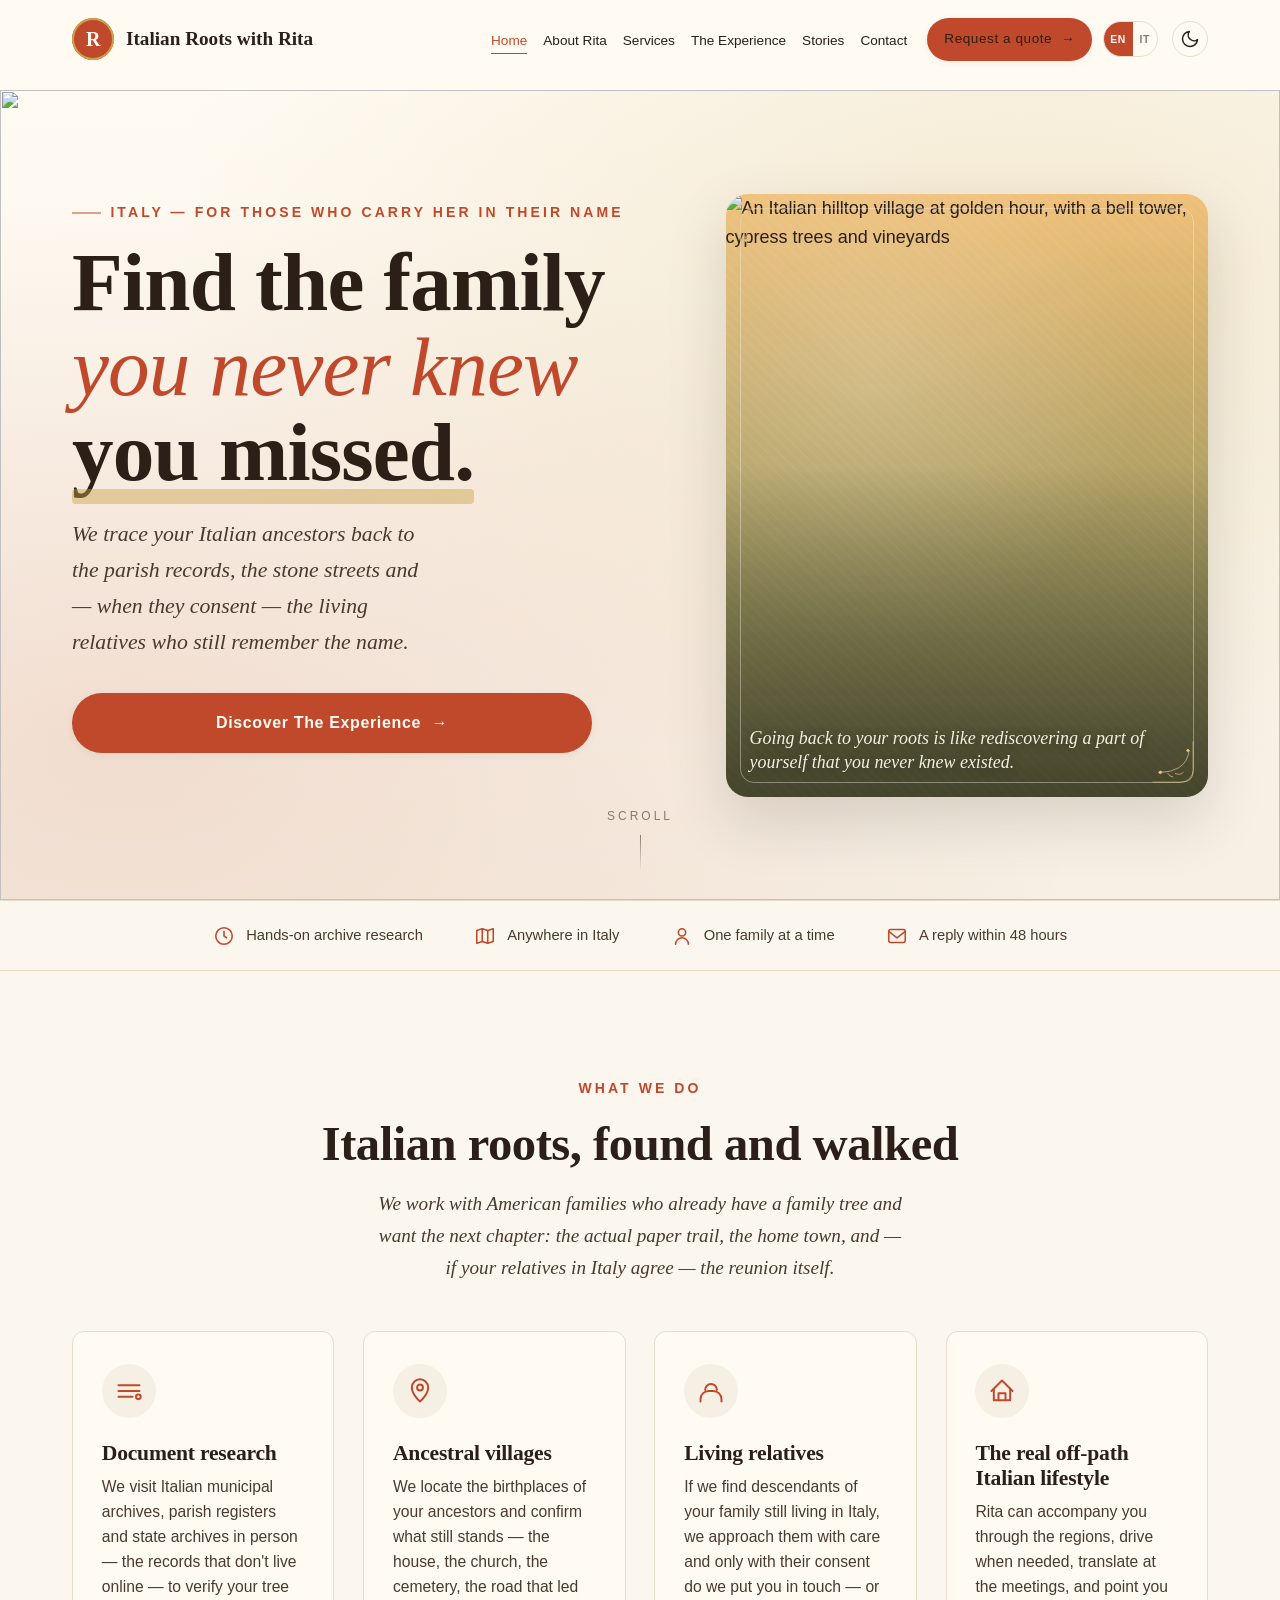
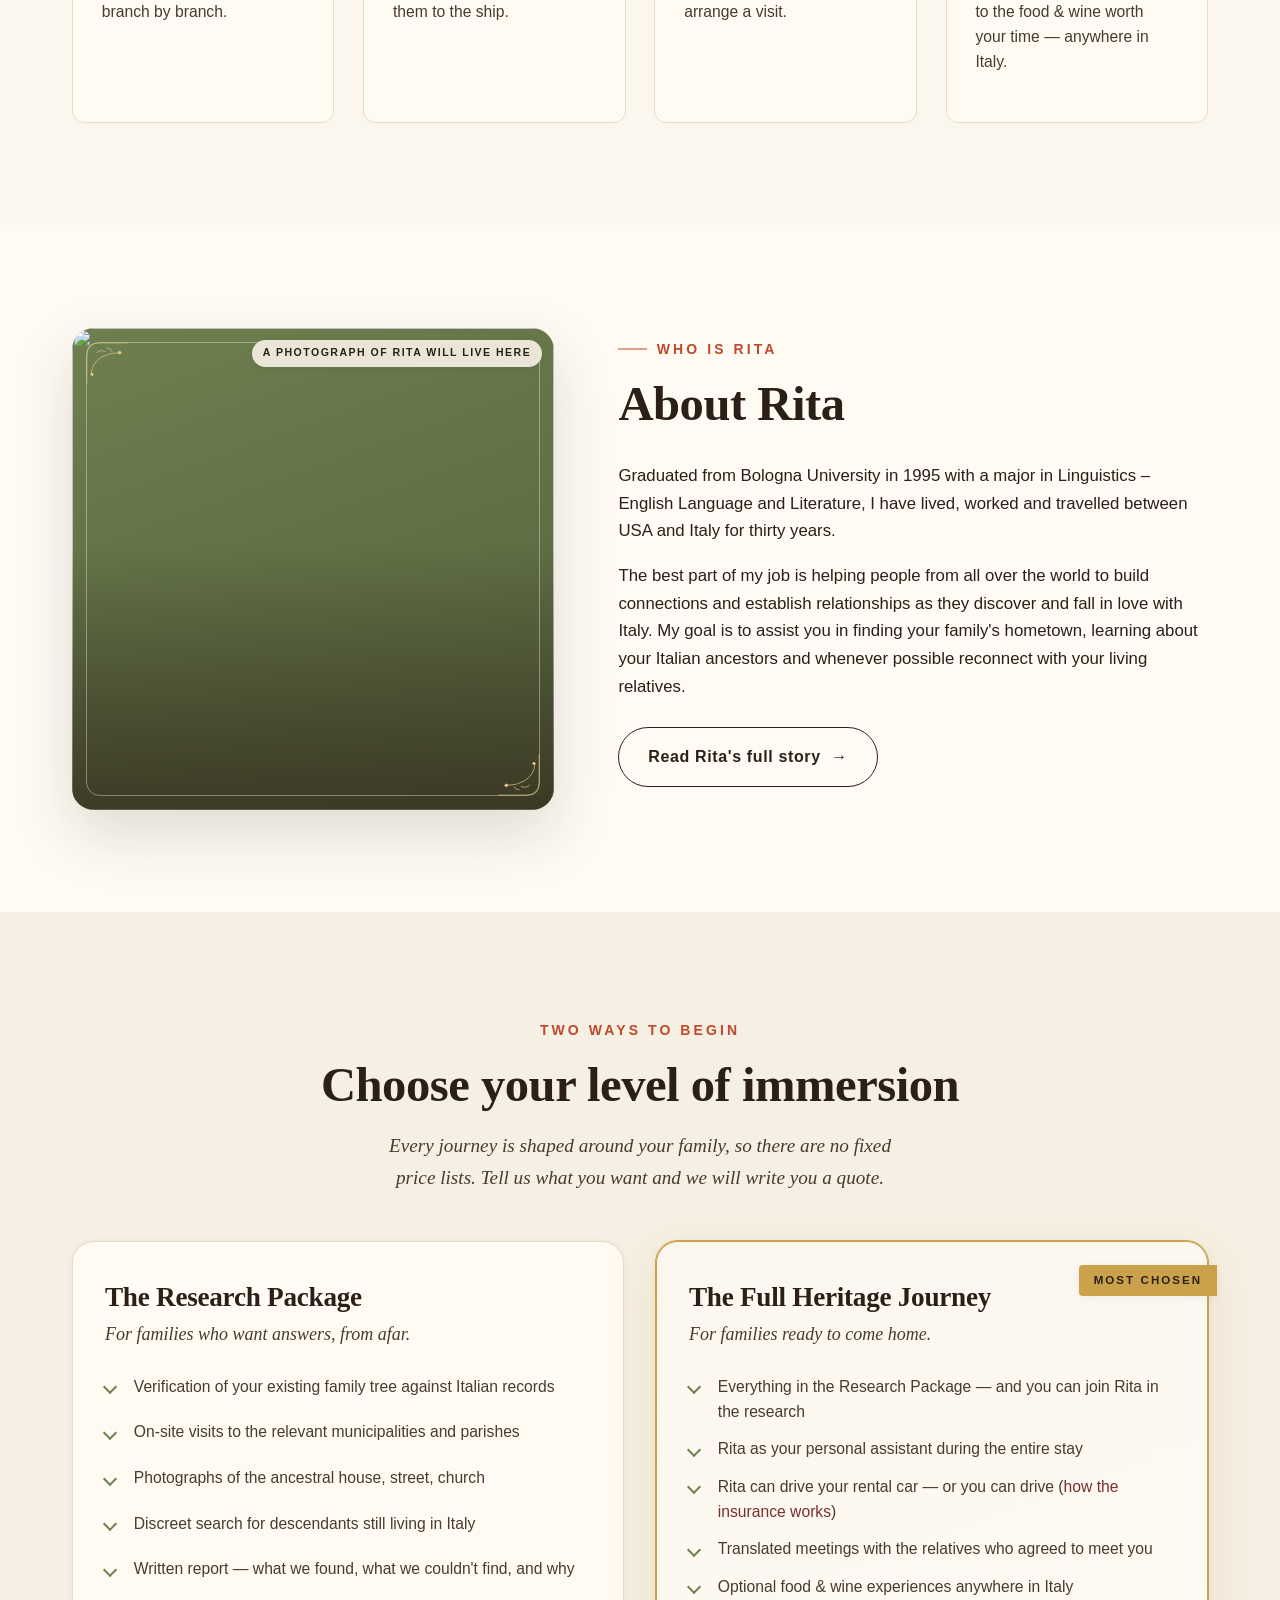
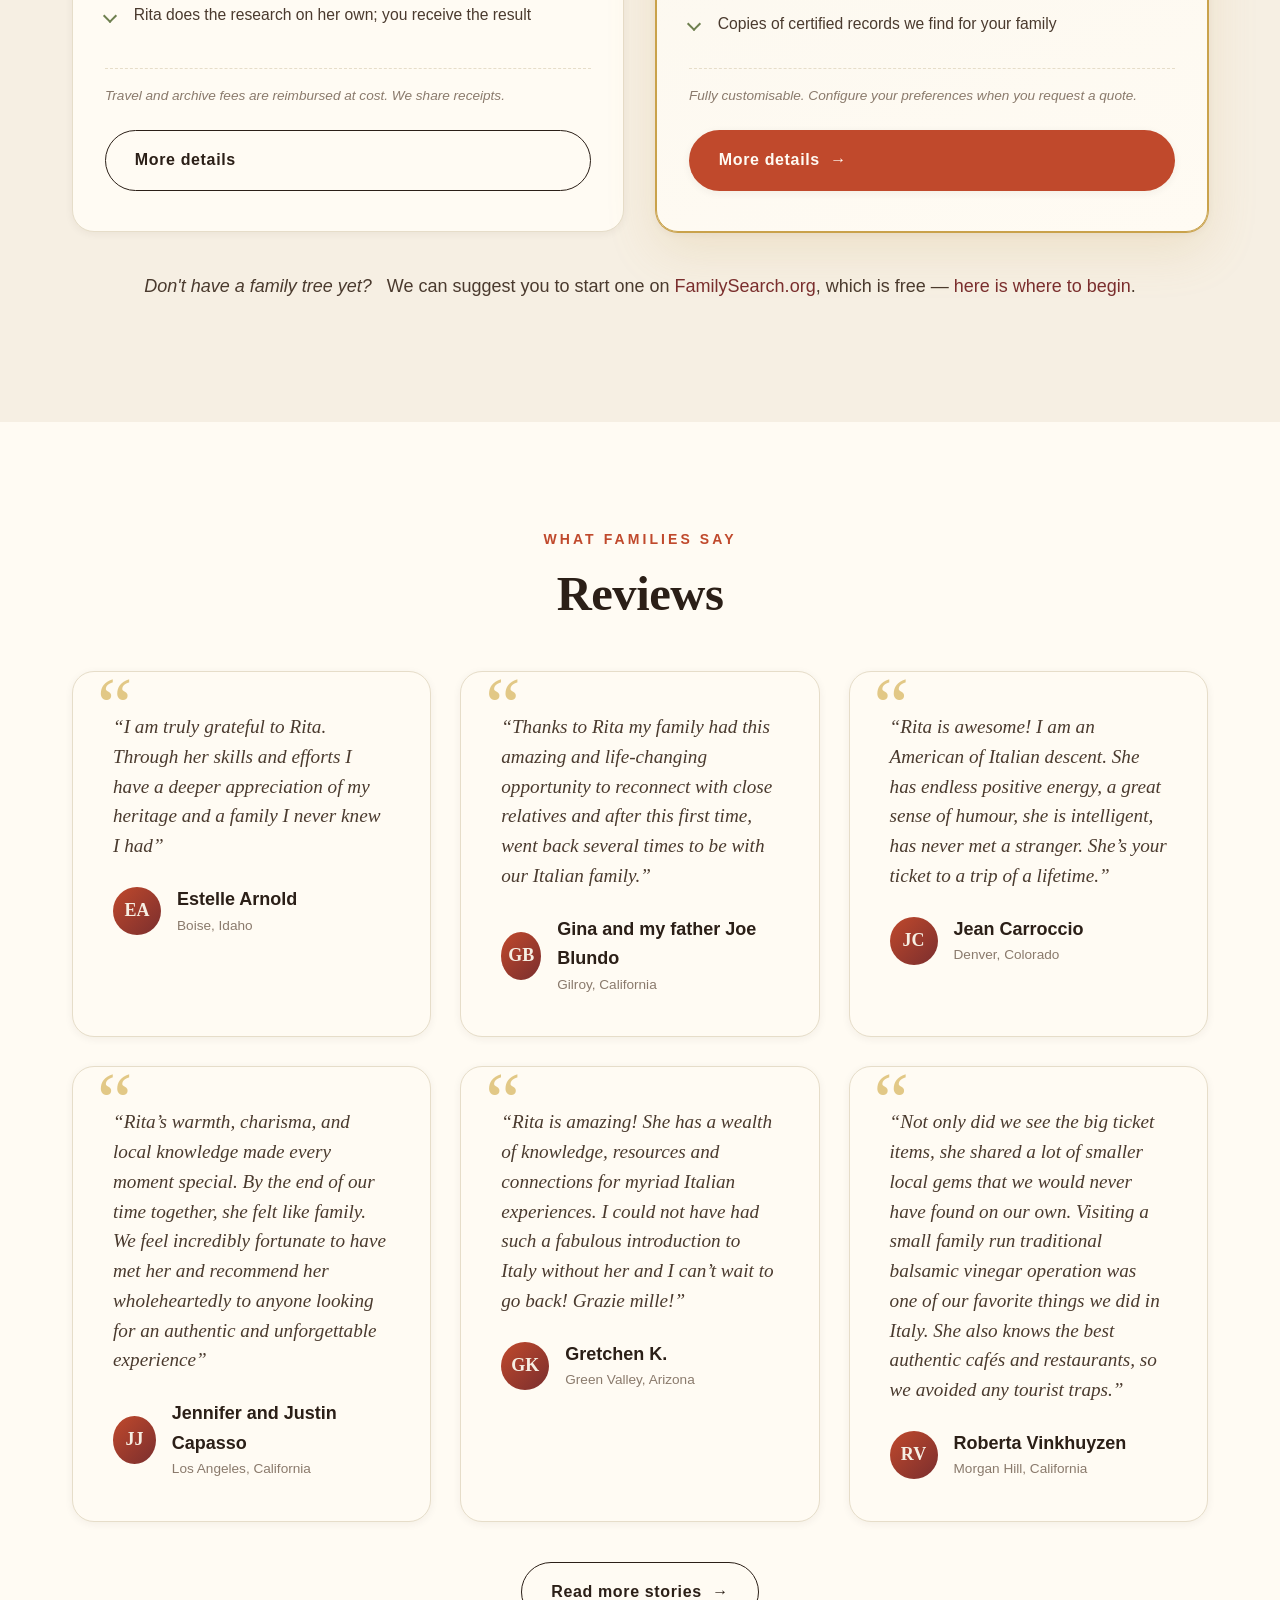
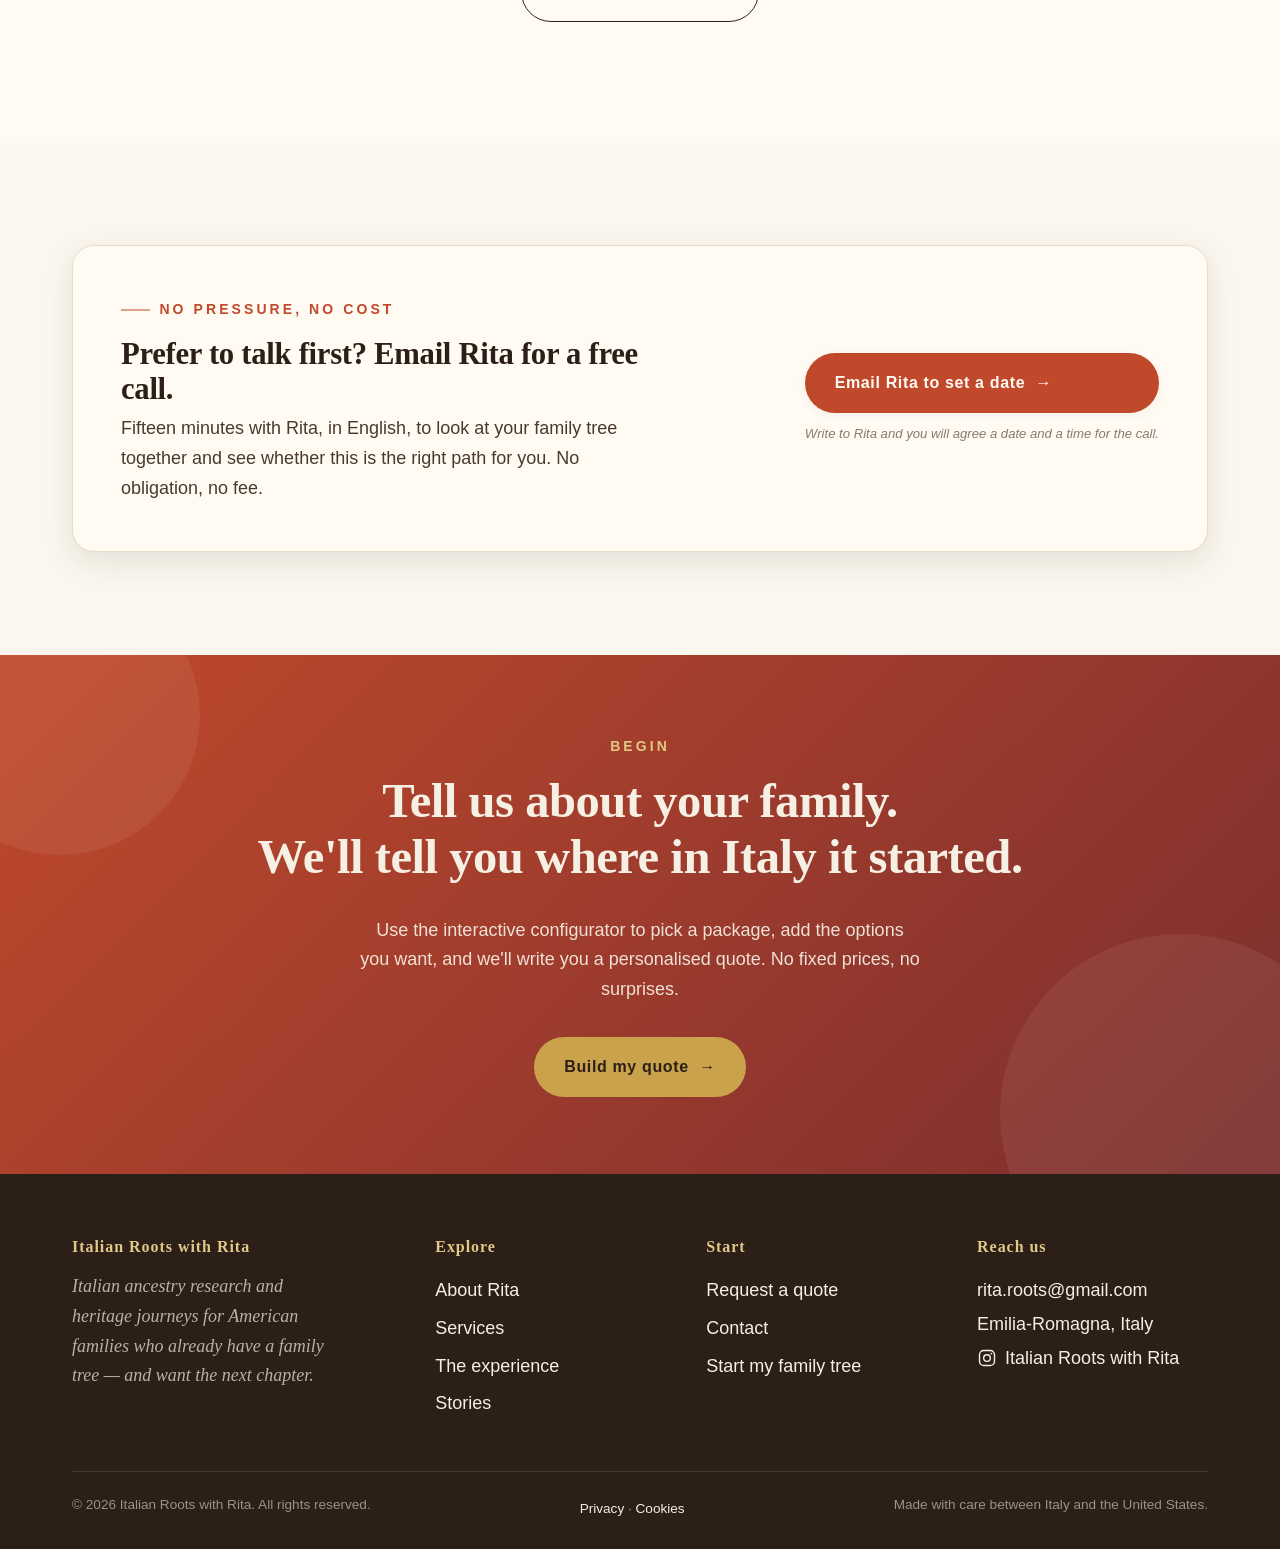
==== commit fe43b8f2: "Visualizzazione su smartphone, nuova frase di apertura, nuova recensione Le foto non dipendono piu' " ====
--- a/index.html
+++ b/index.html
@@ -17,6 +17,12 @@
       }
       apply();
       window.addEventListener("pageshow", function(e){ if(e.persisted) apply(); });
+      /* Le animazioni di ingresso (.reveal) partono da opacity:0 e vengono
+         accese da main.js. Se lo script non arriva — rete lenta sul cellulare,
+         blocco degli script, errore JS — senza questa classe foto e testi
+         resterebbero invisibili per sempre. Il CSS nasconde .reveal solo
+         quando trova html.js, quindi senza JS la pagina si vede tutta. */
+      document.documentElement.className += " js";
     })();
   </script>
   <title>Italian Roots with Rita — Ancestry Research & Heritage Journeys</title>
@@ -34,7 +40,7 @@
   <meta property="og:locale" content="en_US" />
   <meta name="twitter:card" content="summary_large_image" />
   <meta name="twitter:title" content="Italian Roots with Rita — Ancestry Research & Heritage Journeys" />
-  <meta name="twitter:description" content="Find the village your family came from. Document research and heritage journeys across Italy." />
+  <meta name="twitter:description" content="Find the family you never knew you missed. Document research and heritage journeys across Italy." />
   <meta name="twitter:image" content="https://rikybasket33.github.io/sito-rita/assets/img/og-card.png" />
 
   <link rel="stylesheet" href="assets/css/fonts.css">
@@ -111,9 +117,9 @@
         <div>
           <span class="eyebrow">Italy &mdash; for those who carry her in their name</span>
           <h1 class="hero__title" data-word-reveal>
-            Find the village
-            <span class="italic">your family</span>
-            <span class="underline">came from.</span>
+            Find the family
+            <span class="italic">you never knew</span>
+            <span class="underline">you missed.</span>
           </h1>
           <p class="hero__lead reveal" data-delay="400">
             We trace your Italian ancestors back to the parish records, the stone streets and — when they consent — the living relatives who still remember the name.
@@ -398,6 +404,19 @@
               </div>
             </div>
           </article>
+
+          <article class="testimonial reveal" data-delay="400">
+            <p class="testimonial__body">
+              &ldquo;Not only did we see the big ticket items, she shared a lot of smaller local gems that we would never have found on our own. Visiting a small family run traditional balsamic vinegar operation was one of our favorite things we did in Italy. She also knows the best authentic caf&eacute;s and restaurants, so we avoided any tourist traps.&rdquo;
+            </p>
+            <div class="testimonial__author">
+              <div class="testimonial__avatar">RV</div>
+              <div>
+                <div class="testimonial__name">Roberta Vinkhuyzen</div>
+                <div class="testimonial__from">Morgan Hill, California</div>
+              </div>
+            </div>
+          </article>
         </div>
 
         <p class="reveal" style="text-align:center; margin-top: 2.5rem;">
--- a/assets/css/main.css
+++ b/assets/css/main.css
@@ -1189,22 +1189,32 @@
 /* =============================================================
    REVEAL / MICRO ANIMATIONS
    ============================================================= */
-.reveal {
+/* Regola d'oro: .reveal nasconde il contenuto SOLO se il JavaScript e'
+   davvero attivo (html.js, messa dallo script inline nel <head>). Senza
+   questa condizione, un main.js che non arriva — rete mobile lenta, script
+   bloccati, un errore JS a monte — lascerebbe foto e testi invisibili per
+   sempre. Il caso peggiore diventa "nessuna animazione", non "pagina vuota". */
+.js .reveal {
   opacity: 0;
   transform: translateY(28px);
   transition:
     opacity var(--t-slow) var(--ease),
     transform var(--t-slow) var(--ease);
-  will-change: transform, opacity;
-}
-.reveal.is-visible {
+}
+.js .reveal.is-visible {
   opacity: 1;
   transform: none;
 }
-.reveal.reveal--left  { transform: translateX(-28px); }
-.reveal.reveal--right { transform: translateX(28px); }
-.reveal.is-visible.reveal--left,
-.reveal.is-visible.reveal--right { transform: none; }
+.js .reveal.reveal--left  { transform: translateX(-28px); }
+.js .reveal.reveal--right { transform: translateX(28px); }
+.js .reveal.is-visible.reveal--left,
+.js .reveal.is-visible.reveal--right { transform: none; }
+
+/* will-change solo finche' l'elemento deve ancora entrare. Tenerlo acceso
+   su tutti i .reveal creava decine di layer di composizione permanenti: su
+   iPhone la memoria video finisce e le foto grandi vengono disegnate vuote.
+   Appena l'elemento e' visibile il layer viene liberato. */
+.js .reveal:not(.is-visible) { will-change: transform, opacity; }
 
 .reveal[data-delay="100"] { transition-delay: 100ms; }
 .reveal[data-delay="200"] { transition-delay: 200ms; }
@@ -1293,7 +1303,7 @@
     transition-duration: 0.01ms !important;
     scroll-behavior: auto !important;
   }
-  .reveal { opacity: 1; transform: none; }
+  .js .reveal, .js .reveal.reveal--left, .js .reveal.reveal--right { opacity: 1; transform: none; }
 }
 
 /* =============================================================
--- a/assets/css/responsive.css
+++ b/assets/css/responsive.css
@@ -442,11 +442,13 @@
 @media (max-width: 640px) {
 
   /* Reveal animations must not move sideways on phones (would cause a
-     horizontal jiggle / scrollbar). Use vertical motion only. */
-  .reveal.reveal--left,
-  .reveal.reveal--right { transform: translateY(26px) !important; }
-  .reveal.is-visible.reveal--left,
-  .reveal.is-visible.reveal--right { transform: none !important; }
+     horizontal jiggle / scrollbar). Use vertical motion only.
+     Scoped to .js: senza JavaScript il contenuto non deve restare
+     spostato di 26px per sempre. */
+  .js .reveal.reveal--left,
+  .js .reveal.reveal--right { transform: translateY(26px) !important; }
+  .js .reveal.is-visible.reveal--left,
+  .js .reveal.is-visible.reveal--right { transform: none !important; }
 
   /* --- Hero --- */
   .hero { padding: 1rem 0 2.2rem; }
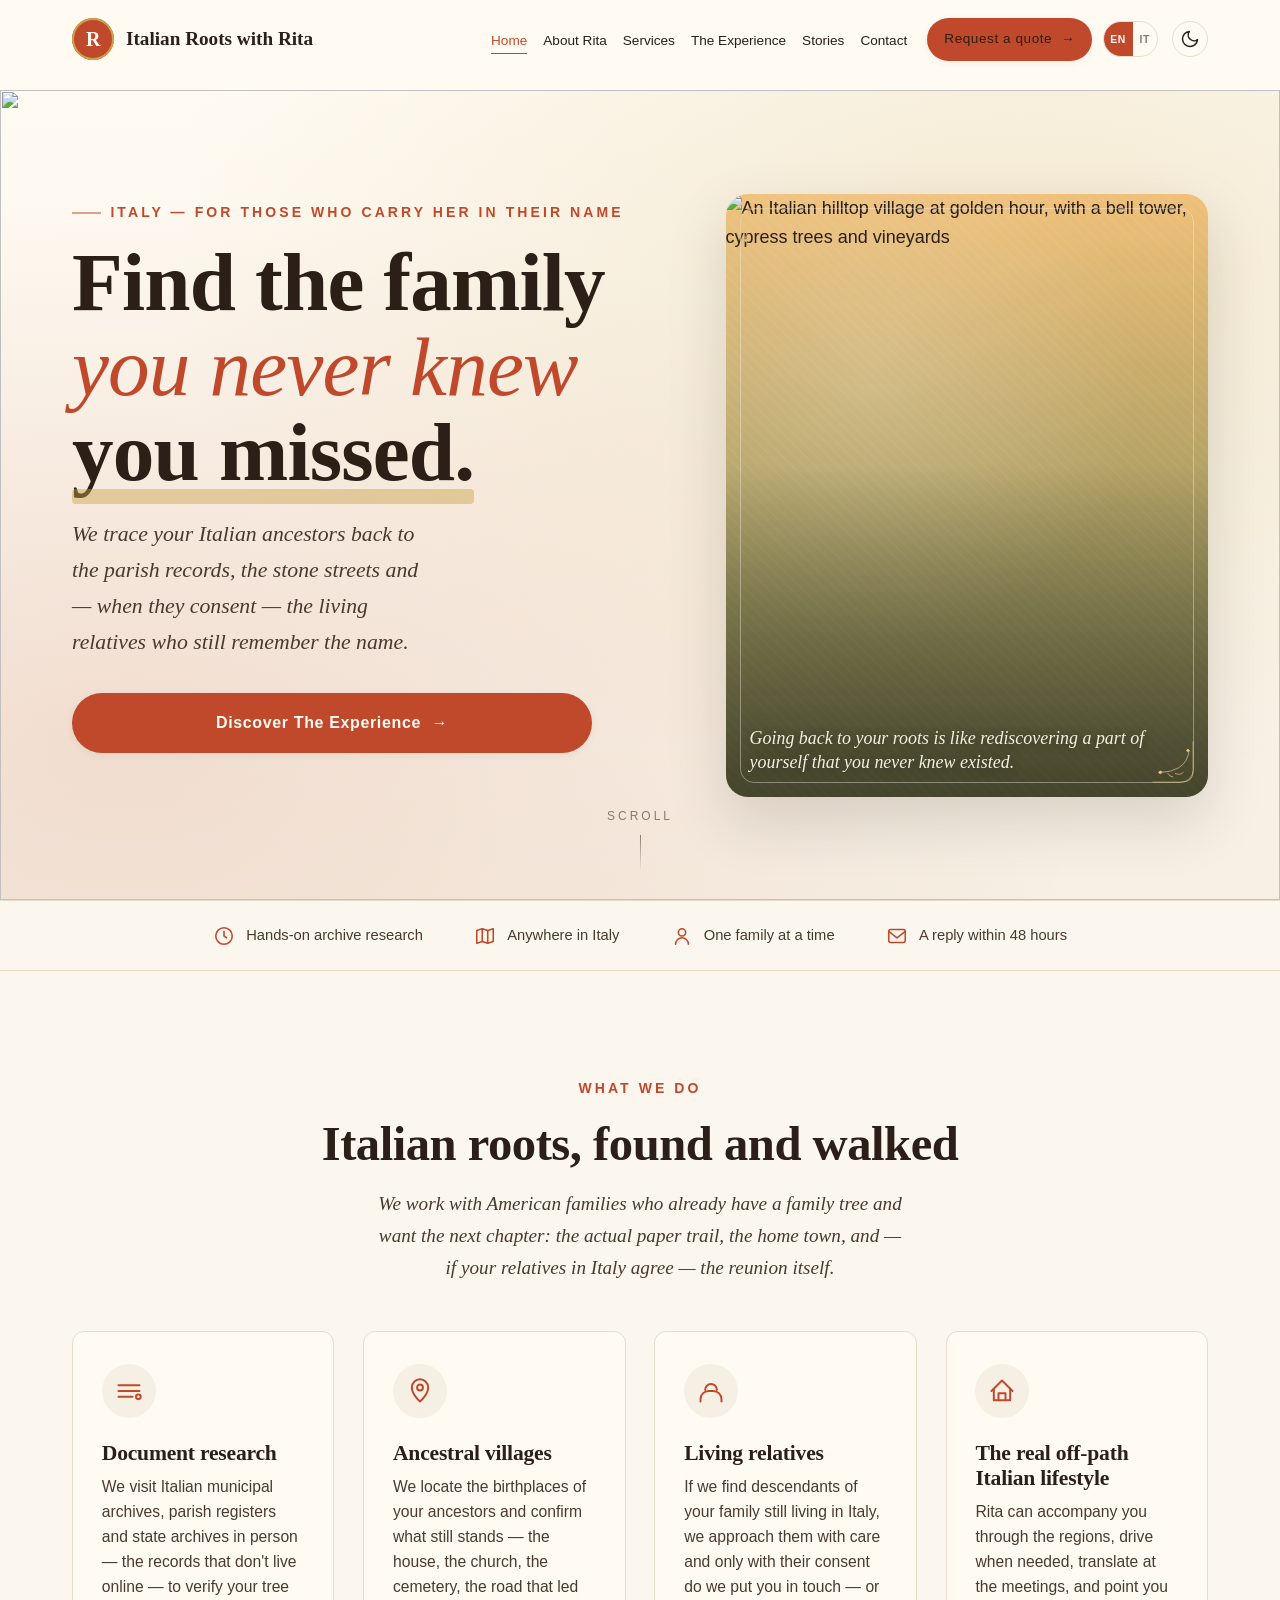
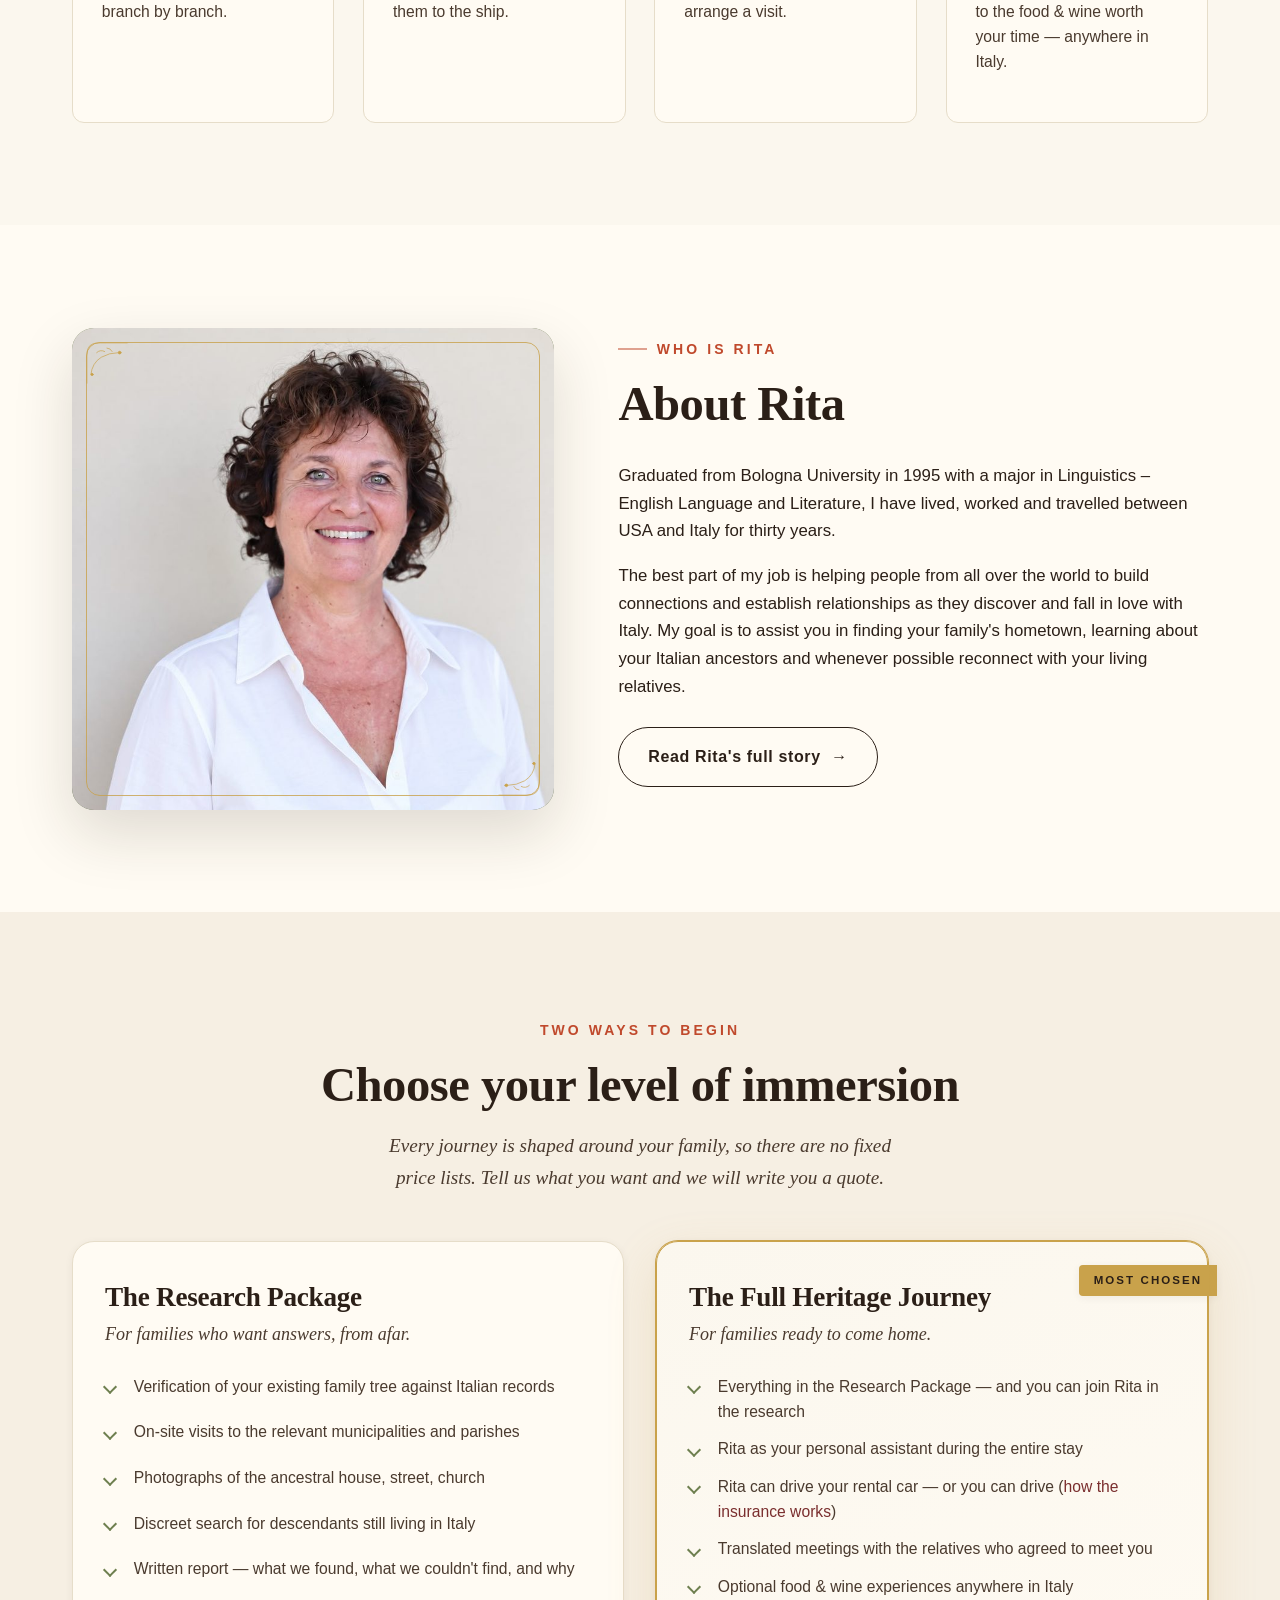
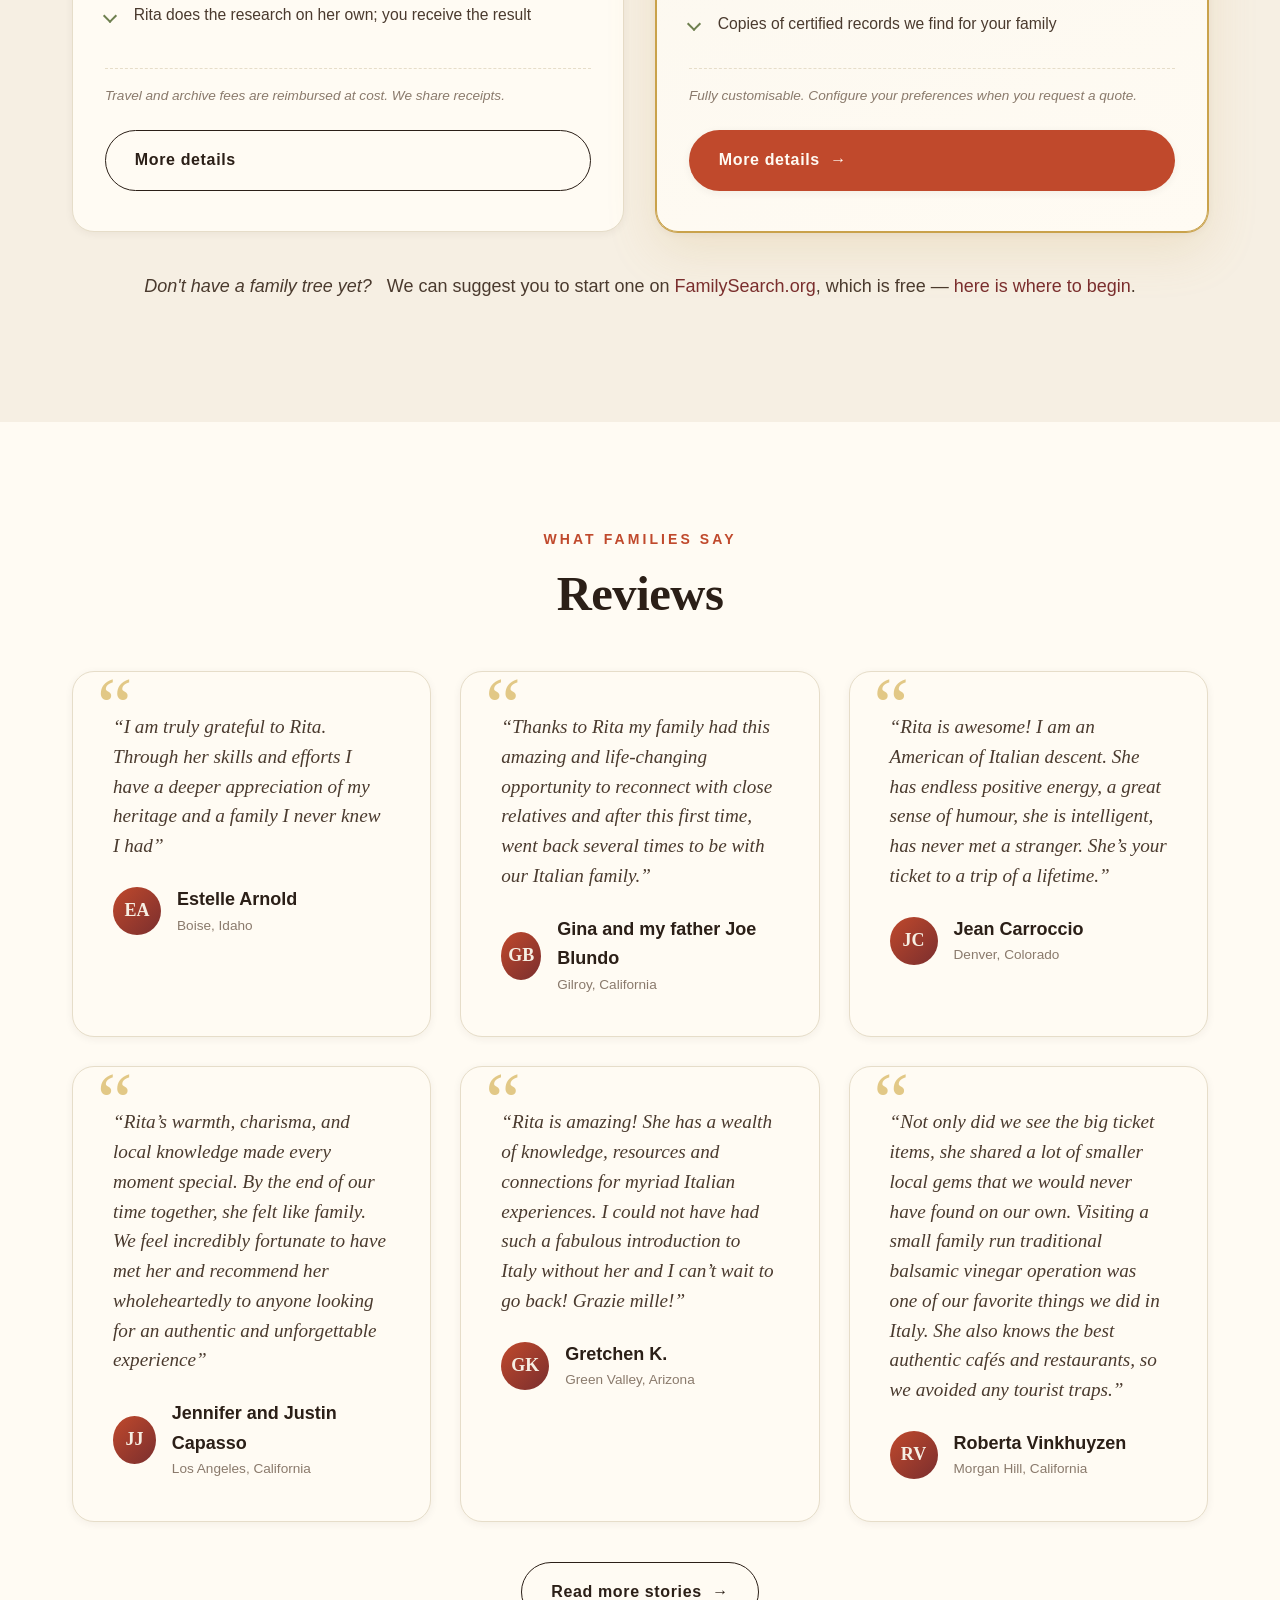
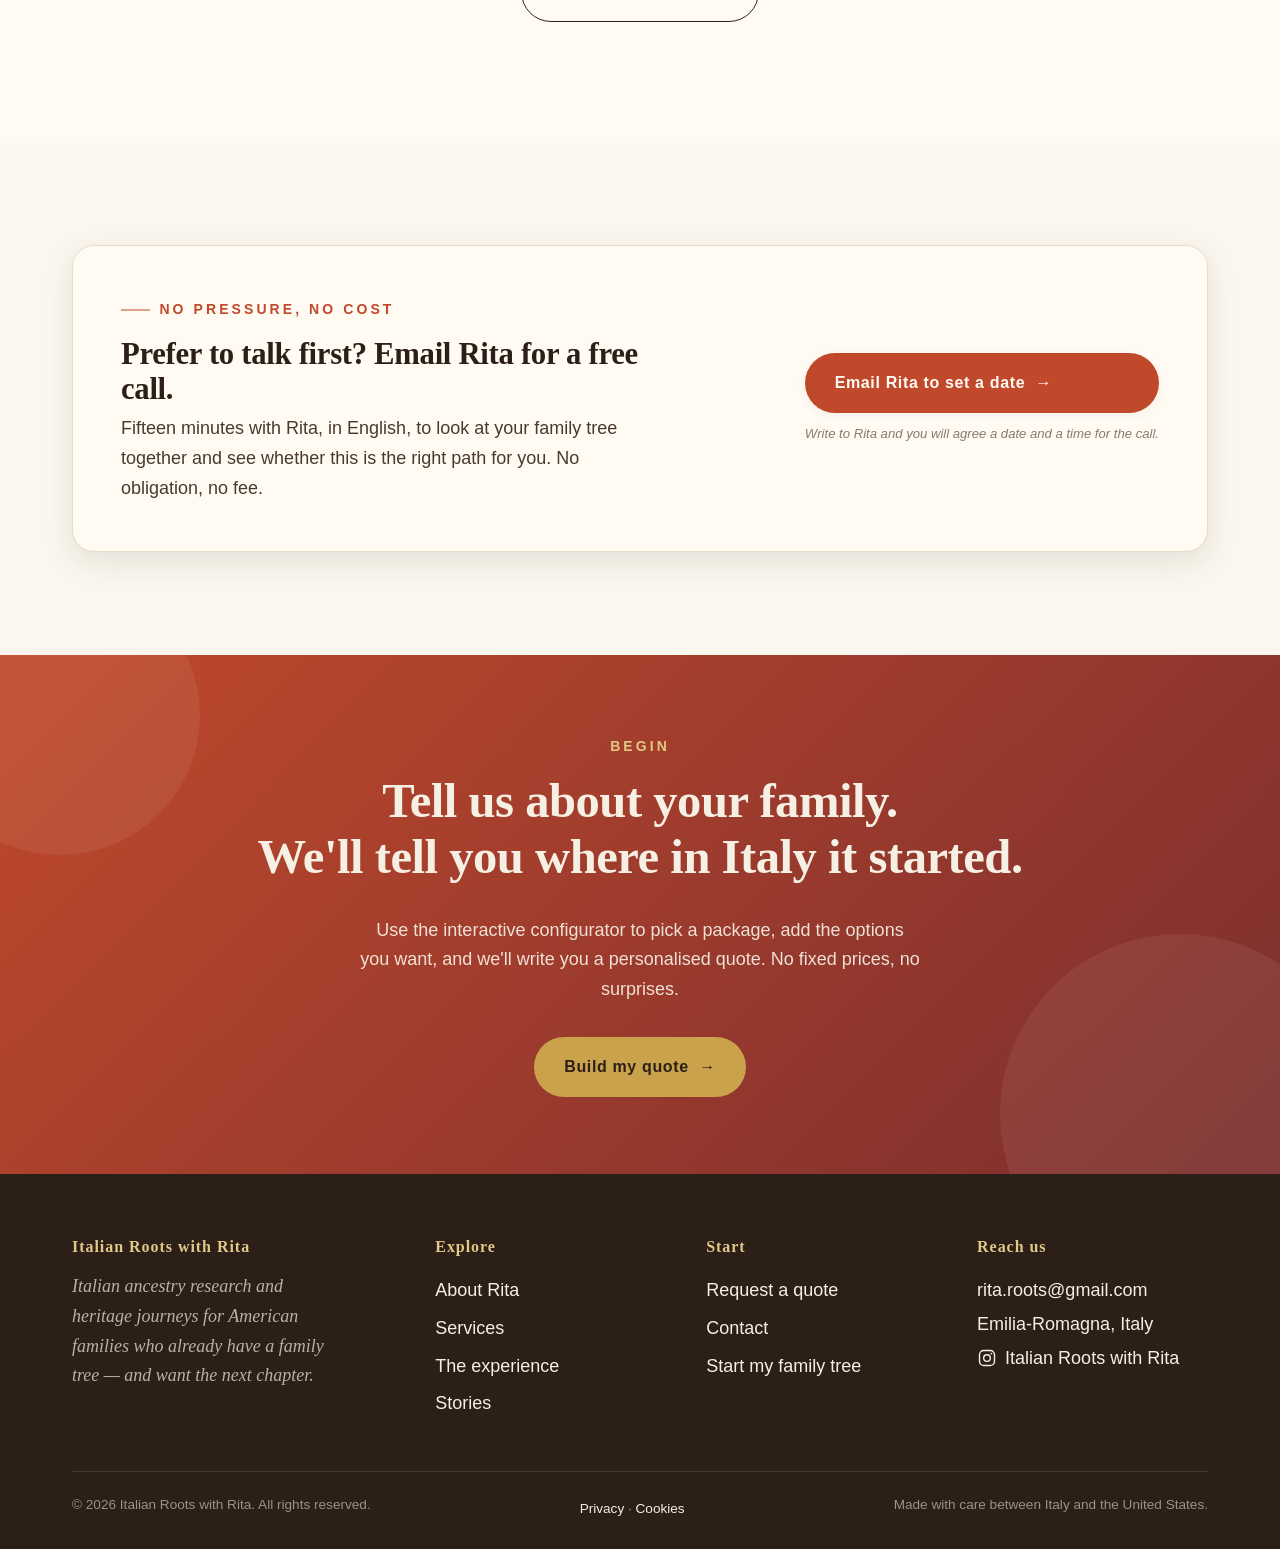
==== commit 99ab8b40: "Foto di Rita nei riquadri di presentazione (Home e About) - Nuova assets/img/rita.jpg (800x1200) al " ====
--- a/index.html
+++ b/index.html
@@ -241,10 +241,9 @@
     <section class="section">
       <div class="container">
         <div class="profile">
-          <figure class="profile__media media-frame media-frame--square reveal reveal--left" style="margin:0;">
-            <img class="media-frame__img" src="assets/img/hero-village.svg" alt="" aria-hidden="true" />
+          <figure class="profile__media media-frame media-frame--square media-frame--no-scrim profile__media--photo reveal reveal--left" style="margin:0;">
+            <img class="media-frame__img media-frame__img--portrait" src="assets/img/rita.jpg" alt="Portrait of Rita Roncassaglia, smiling, in a white shirt." width="800" height="1200" loading="lazy" decoding="async" />
             <span class="media-frame__rule" aria-hidden="true"></span>
-            <span class="media-frame__badge">A photograph of Rita will live here</span>
             <span class="media-frame__corner media-frame__corner--tl" aria-hidden="true">
               <svg viewBox="0 0 80 80" fill="none"><g stroke="currentColor" stroke-width="1.2" stroke-linecap="round"><path d="M5 75 L5 25 Q5 5 25 5 L75 5"/><path d="M12 60 Q14 40 30 30 Q44 22 60 22"/><circle cx="62" cy="22" r="2.4" fill="currentColor"/><circle cx="14" cy="60" r="2" fill="currentColor"/><path d="M22 22 q 6 -6 14 -2"/><path d="M40 14 q 6 0 9 6"/></g></svg>
             </span>
@@ -337,6 +336,7 @@
         <div style="text-align:center;">
           <span class="eyebrow eyebrow--center reveal">What families say</span>
           <h2 class="section-title reveal">Reviews</h2>
+          <p class="reviews-note" lang="it">Le recensioni sono riportate in lingua originale, per non snaturare il contenuto di ciò che i visitatori hanno voluto esprimere.</p>
         </div>
 
         <div class="testimonials-grid" style="margin-top: 3rem;">
--- a/assets/css/main.css
+++ b/assets/css/main.css
@@ -719,6 +719,19 @@
   gap: 1.8rem;
 }
 
+/* Nota "recensioni in lingua originale": esiste solo nel sito italiano.
+   i18n.js imposta <html lang>, quindi in inglese resta nascosta. */
+.reviews-note {
+  font-family: var(--f-accent);
+  font-style: italic;
+  font-size: 1.1rem;
+  color: var(--c-ink-soft);
+  max-width: 60ch;
+  margin: 1rem auto 0;
+  text-align: center;
+}
+html:not([lang="it"]) .reviews-note { display: none; }
+
 /* =============================================================
    PROCESS STEPS
    ============================================================= */
@@ -795,6 +808,23 @@
   border-radius: calc(var(--radius-l) - 8px);
   pointer-events: none;
 }
+/* Con la foto di Rita: niente monogramma "RR" sopra l'immagine. */
+.profile__media--photo::after { display: none; }
+.profile__photo {
+  position: absolute;
+  inset: 0;
+  width: 100%;
+  height: 100%;
+  object-fit: cover;
+  object-position: 50% 10%;   /* il volto resta nel riquadro anche quando e' tagliato */
+}
+/* Ritratto nel riquadro della home: stessa inquadratura */
+.media-frame__img--portrait { object-position: 50% 10%; }
+/* La foto ha lo sfondo chiaro: filetto e angoli in oro pieno,
+   altrimenti crema e oro chiaro spariscono. */
+.profile__media--photo .frame-ornament,
+.profile__media--photo .media-frame__rule { border-color: rgba(201, 162, 75, 0.8); }
+.profile__media--photo .media-frame__corner { color: var(--c-gold); }
 
 .profile__body p { font-size: 1.05rem; }
 .profile__signature {
@@ -1134,7 +1164,7 @@
    ============================================================= */
 .footer {
   background: var(--c-ink);
-  color: var(--c-cream);
+  color: var(--c-text-fixed-light);
   padding: 4rem 0 1.5rem;
 }
 .footer__grid {
@@ -1149,8 +1179,10 @@
   letter-spacing: 0.06em;
   margin-bottom: 1rem;
 }
+/* --c-text-fixed-light, non --c-cream: in modalita' scura --c-cream diventa
+   un marrone scuro e i link sparirebbero sul fondo del footer. */
 .footer a {
-  color: var(--c-cream);
+  color: var(--c-text-fixed-light);
   display: inline-block;
   padding: 0.25rem 0;
 }
